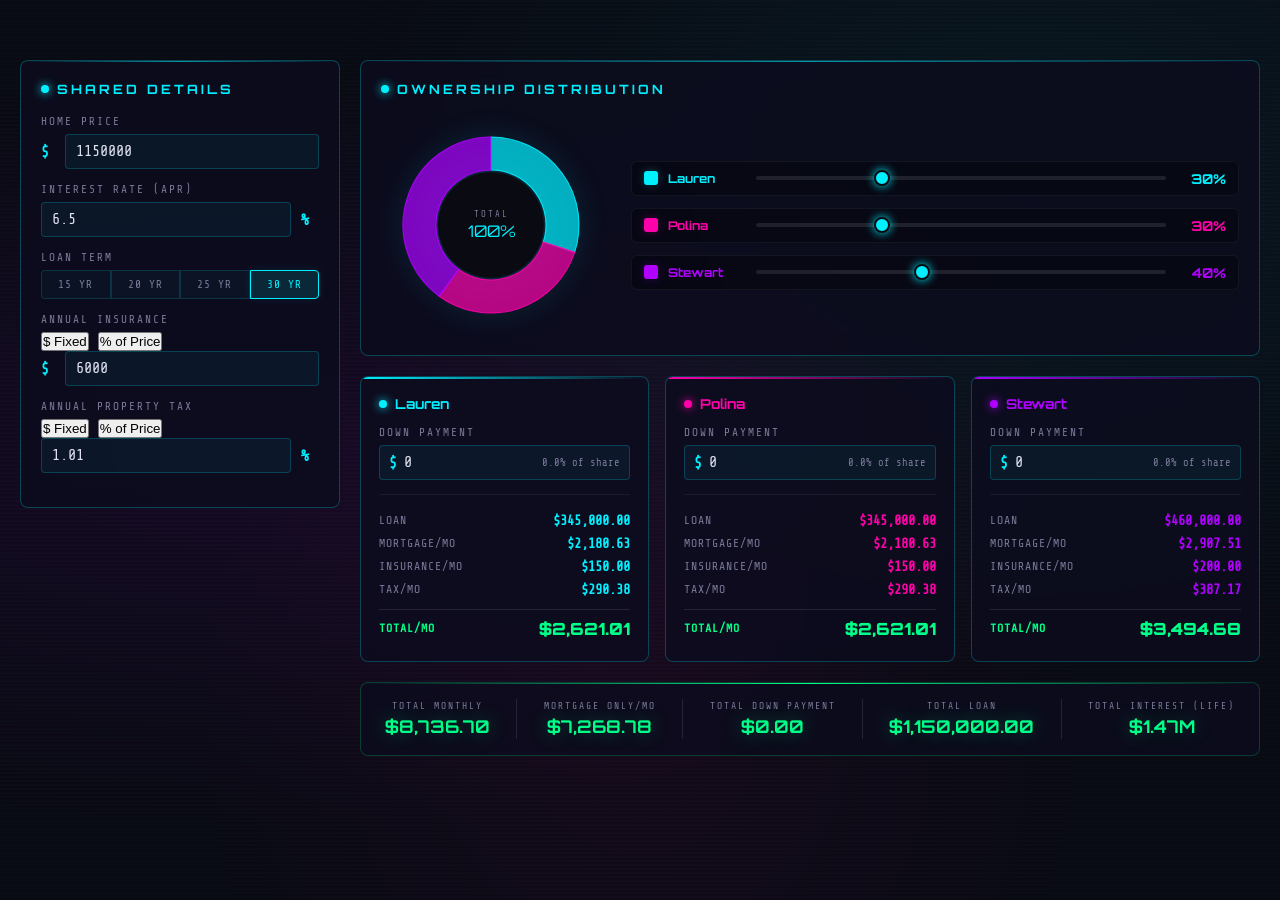
==== mortgage/index.html @ 013e1654 "Initial mortgage calculator page" ====
<!DOCTYPE html>
<html lang="en">
<head>
<meta charset="UTF-8">
<meta name="viewport" content="width=device-width, initial-scale=1.0">
<title>Mortgage Calculator // Cyberpunk Edition</title>
<style>
  @import url('https://fonts.googleapis.com/css2?family=Orbitron:wght@400;700;900&family=Share+Tech+Mono&display=swap');

  :root {
    --cyan: #00f0ff;
    --magenta: #ff00aa;
    --purple: #b000ff;
    --yellow: #ffe600;
    --green: #00ff88;
    --dark-bg: #0a0a12;
    --panel-bg: rgba(12, 12, 30, 0.85);
    --panel-border: rgba(0, 240, 255, 0.25);
    --text-dim: #7a7a9a;
    --text-bright: #e0e0f0;
  }

  * { margin: 0; padding: 0; box-sizing: border-box; }

  body {
    background: var(--dark-bg);
    color: var(--text-bright);
    font-family: 'Share Tech Mono', monospace;
    min-height: 100vh;
    overflow-x: hidden;
    position: relative;
  }

  body::before {
    content: '';
    position: fixed;
    top: 0; left: 0; right: 0; bottom: 0;
    background:
      repeating-linear-gradient(0deg, transparent, transparent 2px, rgba(0,240,255,0.015) 2px, rgba(0,240,255,0.015) 4px),
      radial-gradient(ellipse at 20% 50%, rgba(176,0,255,0.08) 0%, transparent 60%),
      radial-gradient(ellipse at 80% 20%, rgba(0,240,255,0.06) 0%, transparent 50%),
      radial-gradient(ellipse at 50% 80%, rgba(255,0,170,0.05) 0%, transparent 50%);
    pointer-events: none;
    z-index: 0;
  }

  .app-container {
    position: relative;
    z-index: 1;
    max-width: 1400px;
    margin: 0 auto;
    padding: 20px;
  }

  header {
    text-align: center;
    padding: 20px 0 10px;
    position: relative;
  }

  header h1 {
    font-family: 'Orbitron', sans-serif;
    font-size: 2.2rem;
    font-weight: 900;
    background: linear-gradient(90deg, var(--cyan), var(--magenta), var(--purple));
    -webkit-background-clip: text;
    -webkit-text-fill-color: transparent;
    background-clip: text;
    text-transform: uppercase;
    letter-spacing: 4px;
    text-shadow: 0 0 40px rgba(0,240,255,0.3);
    filter: drop-shadow(0 0 20px rgba(0,240,255,0.2));
  }

  .main-grid {
    display: grid;
    grid-template-columns: 320px 1fr;
    gap: 20px;
    margin-top: 10px;
  }

  .panel {
    background: var(--panel-bg);
    border: 1px solid var(--panel-border);
    border-radius: 8px;
    padding: 20px;
    backdrop-filter: blur(10px);
    position: relative;
    overflow: hidden;
  }

  .panel::before {
    content: '';
    position: absolute;
    top: 0; left: 0; right: 0;
    height: 1px;
    background: linear-gradient(90deg, transparent, var(--cyan), transparent);
    opacity: 0.6;
  }

  .panel-title {
    font-family: 'Orbitron', sans-serif;
    font-size: 0.8rem;
    font-weight: 700;
    color: var(--cyan);
    text-transform: uppercase;
    letter-spacing: 3px;
    margin-bottom: 18px;
    display: flex;
    align-items: center;
    gap: 8px;
  }

  .panel-title .icon {
    width: 8px;
    height: 8px;
    background: var(--cyan);
    border-radius: 50%;
    box-shadow: 0 0 10px var(--cyan);
    animation: pulse 2s ease-in-out infinite;
  }

  @keyframes pulse {
    0%, 100% { opacity: 1; }
    50% { opacity: 0.4; }
  }

  .input-group {
    margin-bottom: 14px;
  }

  .input-group label {
    display: block;
    font-size: 0.7rem;
    color: var(--text-dim);
    text-transform: uppercase;
    letter-spacing: 2px;
    margin-bottom: 6px;
  }

  .input-row {
    display: flex;
    align-items: center;
    gap: 6px;
  }

  .input-row .prefix {
    color: var(--cyan);
    font-size: 0.9rem;
    font-weight: bold;
    min-width: 18px;
  }

  input[type="number"], select {
    background: rgba(0, 240, 255, 0.05);
    border: 1px solid rgba(0, 240, 255, 0.2);
    border-radius: 4px;
    color: var(--text-bright);
    font-family: 'Share Tech Mono', monospace;
    font-size: 0.95rem;
    padding: 8px 10px;
    width: 100%;
    outline: none;
    transition: all 0.3s ease;
    -moz-appearance: textfield;
  }

  input[type="number"]::-webkit-outer-spin-button,
  input[type="number"]::-webkit-inner-spin-button {
    -webkit-appearance: none;
    margin: 0;
  }

  input[type="number"]:focus, select:focus {
    border-color: var(--cyan);
    box-shadow: 0 0 15px rgba(0,240,255,0.15), inset 0 0 15px rgba(0,240,255,0.05);
  }

  select {
    cursor: pointer;
    appearance: none;
    background-image: url("data:image/svg+xml,%3Csvg xmlns='http://www.w3.org/2000/svg' width='12' height='12' viewBox='0 0 12 12'%3E%3Cpath fill='%2300f0ff' d='M6 8L1 3h10z'/%3E%3C/svg%3E");
    background-repeat: no-repeat;
    background-position: right 10px center;
    padding-right: 28px;
  }

  select option {
    background: #1a1a2e;
    color: var(--text-bright);
  }

  .toggle-group {
    display: flex;
    gap: 0;
    margin-bottom: 10px;
  }

  .toggle-btn {
    flex: 1;
    padding: 6px 8px;
    font-family: 'Share Tech Mono', monospace;
    font-size: 0.65rem;
    text-transform: uppercase;
    letter-spacing: 1px;
    background: rgba(0,240,255,0.03);
    border: 1px solid rgba(0,240,255,0.15);
    color: var(--text-dim);
    cursor: pointer;
    transition: all 0.3s;
    text-align: center;
  }

  .toggle-btn:first-child { border-radius: 4px 0 0 4px; }
  .toggle-btn:last-child { border-radius: 0 4px 4px 0; }

  .toggle-btn.active {
    background: rgba(0,240,255,0.12);
    border-color: var(--cyan);
    color: var(--cyan);
    box-shadow: 0 0 10px rgba(0,240,255,0.1);
  }

  .right-column {
    display: flex;
    flex-direction: column;
    gap: 20px;
  }

  .pie-section {
    display: flex;
    align-items: center;
    gap: 30px;
  }

  .pie-container {
    position: relative;
    width: 220px;
    height: 220px;
    flex-shrink: 0;
  }

  .pie-container svg {
    width: 100%;
    height: 100%;
    filter: drop-shadow(0 0 15px rgba(0,240,255,0.15));
  }

  .pie-center-text {
    position: absolute;
    top: 50%;
    left: 50%;
    transform: translate(-50%, -50%);
    text-align: center;
    pointer-events: none;
  }

  .pie-center-text .label {
    font-size: 0.55rem;
    color: var(--text-dim);
    text-transform: uppercase;
    letter-spacing: 2px;
  }

  .pie-center-text .value {
    font-family: 'Orbitron', sans-serif;
    font-size: 1rem;
    color: var(--cyan);
    margin-top: 2px;
  }

  .ownership-legend {
    display: flex;
    flex-direction: column;
    gap: 12px;
    flex: 1;
  }

  .legend-item {
    display: flex;
    align-items: center;
    gap: 10px;
    padding: 8px 12px;
    background: rgba(0,0,0,0.3);
    border-radius: 6px;
    border: 1px solid rgba(255,255,255,0.05);
    cursor: pointer;
    transition: all 0.3s;
    user-select: none;
  }

  .legend-item:hover {
    border-color: rgba(255,255,255,0.15);
    background: rgba(0,0,0,0.5);
  }

  .legend-item.active {
    border-color: var(--cyan);
    box-shadow: 0 0 15px rgba(0,240,255,0.1);
  }

  .legend-color {
    width: 14px;
    height: 14px;
    border-radius: 3px;
    flex-shrink: 0;
  }

  .legend-name {
    font-family: 'Orbitron', sans-serif;
    font-size: 0.75rem;
    font-weight: 700;
    min-width: 70px;
  }

  .legend-slider {
    flex: 1;
    -webkit-appearance: none;
    appearance: none;
    height: 4px;
    border-radius: 2px;
    background: rgba(255,255,255,0.1);
    outline: none;
    margin: 0 8px;
  }

  .legend-slider::-webkit-slider-thumb {
    -webkit-appearance: none;
    appearance: none;
    width: 16px;
    height: 16px;
    border-radius: 50%;
    background: var(--cyan);
    cursor: pointer;
    box-shadow: 0 0 10px var(--cyan);
    border: 2px solid var(--dark-bg);
  }

  .legend-slider::-moz-range-thumb {
    width: 16px;
    height: 16px;
    border-radius: 50%;
    background: var(--cyan);
    cursor: pointer;
    box-shadow: 0 0 10px var(--cyan);
    border: 2px solid var(--dark-bg);
  }

  .legend-pct {
    font-family: 'Orbitron', sans-serif;
    font-size: 0.85rem;
    font-weight: 700;
    min-width: 42px;
    text-align: right;
  }

  .participants-grid {
    display: grid;
    grid-template-columns: repeat(3, 1fr);
    gap: 16px;
  }

  .participant-card {
    background: var(--panel-bg);
    border: 1px solid var(--panel-border);
    border-radius: 8px;
    padding: 18px;
    position: relative;
    overflow: hidden;
    backdrop-filter: blur(10px);
  }

  .participant-card::before {
    content: '';
    position: absolute;
    top: 0; left: 0; right: 0;
    height: 2px;
  }

  .participant-card.lauren::before { background: linear-gradient(90deg, var(--cyan), transparent); }
  .participant-card.polina::before { background: linear-gradient(90deg, var(--magenta), transparent); }
  .participant-card.stewart::before { background: linear-gradient(90deg, var(--purple), transparent); }

  .participant-name {
    font-family: 'Orbitron', sans-serif;
    font-size: 0.85rem;
    font-weight: 700;
    margin-bottom: 14px;
    display: flex;
    align-items: center;
    gap: 8px;
  }

  .participant-card.lauren .participant-name { color: var(--cyan); }
  .participant-card.polina .participant-name { color: var(--magenta); }
  .participant-card.stewart .participant-name { color: var(--purple); }

  .participant-card .input-group { margin-bottom: 12px; }

  .participant-card .result-block {
    margin-top: 14px;
    padding-top: 14px;
    border-top: 1px solid rgba(255,255,255,0.06);
  }

  .result-row {
    display: flex;
    justify-content: space-between;
    align-items: center;
    padding: 4px 0;
    font-size: 0.72rem;
  }

  .result-row .rlabel {
    color: var(--text-dim);
    text-transform: uppercase;
    letter-spacing: 1px;
  }

  .result-row .rvalue {
    font-weight: bold;
    font-size: 0.85rem;
  }

  .participant-card.lauren .rvalue { color: var(--cyan); }
  .participant-card.polina .rvalue { color: var(--magenta); }
  .participant-card.stewart .rvalue { color: var(--purple); }

  .result-row.total-row {
    margin-top: 8px;
    padding-top: 8px;
    border-top: 1px solid rgba(255,255,255,0.1);
  }

  .result-row.total-row .rlabel {
    color: var(--green);
    font-weight: bold;
  }

  .result-row.total-row .rvalue {
    color: var(--green) !important;
    font-family: 'Orbitron', sans-serif;
    font-size: 1.05rem;
    font-weight: 900;
  }

  .summary-bar {
    background: var(--panel-bg);
    border: 1px solid rgba(0,255,136,0.2);
    border-radius: 8px;
    padding: 16px 24px;
    display: flex;
    justify-content: space-between;
    align-items: center;
    backdrop-filter: blur(10px);
    position: relative;
    overflow: hidden;
  }

  .summary-bar::before {
    content: '';
    position: absolute;
    top: 0; left: 0; right: 0;
    height: 1px;
    background: linear-gradient(90deg, transparent, var(--green), transparent);
  }

  .summary-item {
    text-align: center;
  }

  .summary-item .slabel {
    font-size: 0.6rem;
    color: var(--text-dim);
    text-transform: uppercase;
    letter-spacing: 2px;
    margin-bottom: 4px;
  }

  .summary-item .svalue {
    font-family: 'Orbitron', sans-serif;
    font-size: 1.1rem;
    font-weight: 700;
    color: var(--green);
    text-shadow: 0 0 20px rgba(0,255,136,0.3);
  }

  .summary-divider {
    width: 1px;
    height: 40px;
    background: rgba(255,255,255,0.1);
  }

  .term-select {
    display: flex;
    gap: 0;
    margin-bottom: 14px;
  }

  .term-btn {
    flex: 1;
    padding: 7px 6px;
    font-family: 'Share Tech Mono', monospace;
    font-size: 0.7rem;
    text-transform: uppercase;
    letter-spacing: 1px;
    background: rgba(0,240,255,0.03);
    border: 1px solid rgba(0,240,255,0.15);
    color: var(--text-dim);
    cursor: pointer;
    transition: all 0.3s;
    text-align: center;
  }

  .term-btn:first-child { border-radius: 4px 0 0 4px; }
  .term-btn:last-child { border-radius: 0 4px 4px 0; }

  .term-btn.active {
    background: rgba(0,240,255,0.12);
    border-color: var(--cyan);
    color: var(--cyan);
    box-shadow: 0 0 10px rgba(0,240,255,0.1);
  }

  .downpayment-input-wrap {
    position: relative;
  }

  .downpayment-input-wrap .prefix {
    position: absolute;
    left: 10px;
    top: 50%;
    transform: translateY(-50%);
    color: var(--cyan);
    font-size: 0.9rem;
    font-weight: bold;
    pointer-events: none;
  }

  .downpayment-input-wrap input {
    padding-left: 24px;
  }

  .downpayment-input-wrap .pct-display {
    position: absolute;
    right: 10px;
    top: 50%;
    transform: translateY(-50%);
    font-size: 0.65rem;
    color: var(--text-dim);
    pointer-events: none;
  }

  @media (max-width: 900px) {
    .main-grid {
      grid-template-columns: 1fr;
    }
    .participants-grid {
      grid-template-columns: 1fr;
    }
    .pie-section {
      flex-direction: column;
    }
    .summary-bar {
      flex-wrap: wrap;
      gap: 12px;
      justify-content: center;
    }
    .summary-divider { display: none; }
  }

  ::-webkit-scrollbar { width: 6px; }
  ::-webkit-scrollbar-track { background: var(--dark-bg); }
  ::-webkit-scrollbar-thumb { background: rgba(0,240,255,0.2); border-radius: 3px; }
  ::-webkit-scrollbar-thumb:hover { background: rgba(0,240,255,0.4); }
</style>
</head>
<body>

<div class="app-container">
  <header>

  </header>
  <div class="main-grid">
    <div class="left-column">
      <div class="panel">
        <div class="panel-title"><span class="icon"></span> Shared Details</div>

        <div class="input-group">
          <label>Home Price</label>
          <div class="input-row">
            <span class="prefix">$</span>
            <input type="number" id="homePrice" value="1150000" min="0" step="1000">
          </div>
        </div>

        <div class="input-group">
          <label>Interest Rate (APR)</label>
          <div class="input-row">
            <input type="number" id="interestRate" value="6.5" min="0" max="30" step="0.125">
            <span class="prefix" style="margin-left:4px;">%</span>
          </div>
        </div>

        <div class="input-group">
          <label>Loan Term</label>
          <div class="term-select">
            <button class="term-btn" data-years="15">15 yr</button>
            <button class="term-btn" data-years="20">20 yr</button>
            <button class="term-btn" data-years="25">25 yr</button>
            <button class="term-btn active" data-years="30">30 yr</button>
          </div>
        </div>

        <div class="input-group">
          <label>Annual Insurance</label>
          <div class="annual-toggle-wrap">
            <div class="small-toggle" id="insuranceToggle">
              <button class="active" data-mode="fixed">$ Fixed</button>
              <button data-mode="pct">% of Price</button>
            </div>
          </div>
          <div class="input-row">
            <span class="prefix">$</span>
            <input type="number" id="insuranceAmount" value="6000" min="0" step="100">
          </div>
        </div>

        <div class="input-group">
          <label>Annual Property Tax</label>
          <div class="annual-toggle-wrap">
            <div class="small-toggle" id="taxToggle">
              <button data-mode="fixed">$ Fixed</button>
              <button class="active" data-mode="pct">% of Price</button>
            </div>
          </div>
          <div class="input-row" id="taxFixedRow" style="display:none;">
            <span class="prefix">$</span>
            <input type="number" id="taxFixedAmount" value="0" min="0" step="100">
          </div>
          <div class="input-row" id="taxPctRow">
            <input type="number" id="taxPct" value="1.01" min="0" max="10" step="0.01">
            <span class="prefix" style="margin-left:4px;">%</span>
          </div>
        </div>
      </div>
    </div>

    <div class="right-column">
      <div class="panel">
        <div class="panel-title"><span class="icon"></span> Ownership Distribution</div>
        <div class="pie-section">
          <div class="pie-container">
            <svg id="pieChart" viewBox="0 0 200 200"></svg>
            <div class="pie-center-text">
              <div class="label">Total</div>
              <div class="value">100%</div>
            </div>
          </div>
          <div class="ownership-legend" id="ownershipLegend"></div>
        </div>
      </div>

      <div class="participants-grid" id="participantsGrid"></div>

      <div class="summary-bar" id="summaryBar"></div>
    </div>
  </div>
</div>

<script>
const PARTICIPANTS = [
  { id: 'lauren', name: 'Lauren', color: '#00f0ff', colorRGB: '0,240,255' },
  { id: 'polina', name: 'Polina', color: '#ff00aa', colorRGB: '255,0,170' },
  { id: 'stewart', name: 'Stewart', color: '#b000ff', colorRGB: '176,0,255' }
];

let state = {
  homePrice: 1150000,
  interestRate: 6.5,
  loanYears: 30,
  insuranceMode: 'fixed',
  insuranceAmount: 6000,
  taxMode: 'pct',
  taxPct: 1.01,
  taxFixedAmount: 0,
  ownership: [30, 30, 40],
  downpayments: [0, 0, 0]
};

function parseNum(str) {
  return parseFloat((str || '').replace(/,/g, '')) || 0;
}

function formatCurrency(n) {
  return '$' + Math.abs(n).toLocaleString('en-US', { minimumFractionDigits: 2, maximumFractionDigits: 2 });
}

function formatCurrencyShort(n) {
  n = Math.abs(n);
  if (n >= 1000000) return '$' + (n / 1000000).toFixed(2) + 'M';
  if (n >= 1000) return '$' + (n / 1000).toFixed(1) + 'K';
  return '$' + n.toFixed(2);
}

function formatInput(el) {
  let raw = el.value.replace(/[^0-9.]/g, '');
  if (raw === '' || raw === '.') { el.value = ''; return; }
  let parts = raw.split('.');
  parts[0] = parts[0].replace(/\B(?=(\d{3})+(?!\d))/g, ',');
  el.value = parts.join('.');
}

function pmt(rate, nper, pv) {
  if (rate === 0) return -pv / nper;
  const r = rate;
  return -pv * r * Math.pow(1 + r, nper) / (Math.pow(1 + r, nper) - 1);
}

function calculate() {
  const hp = state.homePrice;
  const annualRate = state.interestRate / 100;
  const monthlyRate = annualRate / 12;
  const nper = state.loanYears * 12;

  let annualInsurance;
  if (state.insuranceMode === 'fixed') {
    annualInsurance = state.insuranceAmount;
  } else {
    annualInsurance = hp * (state.insuranceAmount / 100);
  }

  let annualTax;
  if (state.taxMode === 'fixed') {
    annualTax = state.taxFixedAmount;
  } else {
    annualTax = hp * (state.taxPct / 100);
  }

  const monthlyInsurance = annualInsurance / 12;
  const monthlyTax = annualTax / 12;

  const results = PARTICIPANTS.map((p, i) => {
    const ownershipPct = state.ownership[i] / 100;
    const downpayment = state.downpayments[i];
    const shareOfPrice = hp * ownershipPct;
    const loanAmount = shareOfPrice - downpayment;
    const monthlyMortgage = loanAmount > 0 ? Math.abs(pmt(monthlyRate, nper, loanAmount)) : 0;
    const monthlyIns = monthlyInsurance * ownershipPct;
    const monthlyTx = monthlyTax * ownershipPct;
    const totalMonthly = monthlyMortgage + monthlyIns + monthlyTx;

    return {
      ...p,
      ownershipPct,
      downpayment,
      shareOfPrice,
      loanAmount,
      monthlyMortgage,
      monthlyIns,
      monthlyTx,
      totalMonthly
    };
  });

  const totalMonthly = results.reduce((s, r) => s + r.totalMonthly, 0);
  const totalDownpayment = results.reduce((s, r) => s + r.downpayment, 0);
  const totalLoan = hp - totalDownpayment;
  const totalMortgageOnly = totalLoan > 0 ? Math.abs(pmt(monthlyRate, nper, totalLoan)) : 0;

  return { results, totalMonthly, totalDownpayment, totalLoan, totalMortgageOnly, monthlyInsurance, monthlyTax, annualInsurance, annualTax };
}

function drawPieChart() {
  const svg = document.getElementById('pieChart');
  const cx = 100, cy = 100, r = 80, innerR = 50;
  const ownership = state.ownership;
  let html = '';

  let startAngle = -90;
  for (let i = 0; i < 3; i++) {
    const pct = ownership[i] / 100;
    const sweepAngle = pct * 360;
    const endAngle = startAngle + sweepAngle;

    const startRad = (startAngle * Math.PI) / 180;
    const endRad = (endAngle * Math.PI) / 180;

    const x1 = cx + r * Math.cos(startRad);
    const y1 = cy + r * Math.sin(startRad);
    const x2 = cx + r * Math.cos(endRad);
    const y2 = cy + r * Math.sin(endRad);

    const ix1 = cx + innerR * Math.cos(startRad);
    const iy1 = cy + innerR * Math.sin(startRad);
    const ix2 = cx + innerR * Math.cos(endRad);
    const iy2 = cy + innerR * Math.sin(endRad);

    const largeArc = sweepAngle > 180 ? 1 : 0;

    const d = `M ${ix1} ${iy1} L ${x1} ${y1} A ${r} ${r} 0 ${largeArc} 1 ${x2} ${y2} L ${ix2} ${iy2} A ${innerR} ${innerR} 0 ${largeArc} 0 ${ix1} ${iy1} Z`;

    const color = PARTICIPANTS[i].color;
    html += `<path d="${d}" fill="${color}" fill-opacity="0.7" stroke="${color}" stroke-width="1" stroke-opacity="0.9" class="pie-segment" data-index="${i}" style="cursor:pointer;transition: fill-opacity 0.3s;" onmouseenter="this.style.fillOpacity='0.95'" onmouseleave="this.style.fillOpacity='0.7'"/>`;

    startAngle = endAngle;
  }

  html += `<circle cx="${cx}" cy="${cy}" r="${innerR - 2}" fill="#0a0a12" />`;
  svg.innerHTML = html;
}

function buildParticipantCards() {
  const grid = document.getElementById('participantsGrid');
  grid.innerHTML = '';

  PARTICIPANTS.forEach((p, i) => {
    const card = document.createElement('div');
    card.className = `participant-card ${p.id}`;
    card.innerHTML = `
      <div class="participant-name">
        <span style="width:8px;height:8px;border-radius:50%;background:${p.color};box-shadow:0 0 10px ${p.color};display:inline-block;"></span>
        ${p.name}
      </div>
      <div class="input-group">
        <label>Down Payment</label>
        <div class="downpayment-input-wrap">
          <span class="prefix">$</span>
          <input type="number" class="downpayment-input" data-index="${i}" value="${state.downpayments[i]}" min="0" step="1000">
          <span class="pct-display" id="dp-pct-${i}">0%</span>
        </div>
      </div>
      <div class="result-block" id="results-${p.id}"></div>
    `;
    grid.appendChild(card);
  });

  document.querySelectorAll('.downpayment-input').forEach(input => {
    input.addEventListener('input', (e) => {
      const idx = parseInt(e.target.dataset.index);
      state.downpayments[idx] = parseNum(e.target.value);
      updateResults();
    });
  });
}

function updateResults() {
  const calc = calculate();

  calc.results.forEach((r, i) => {
    const block = document.getElementById(`results-${r.id}`);
    const dpPctEl = document.getElementById(`dp-pct-${i}`);
    const dpPctOfShare = r.shareOfPrice > 0 ? ((r.downpayment / r.shareOfPrice) * 100).toFixed(1) : '0';
    dpPctEl.textContent = `${dpPctOfShare}% of share`;

    block.innerHTML = `
      <div class="result-row">
        <span class="rlabel">Loan</span>
        <span class="rvalue">${formatCurrency(r.loanAmount)}</span>
      </div>
      <div class="result-row">
        <span class="rlabel">Mortgage/mo</span>
        <span class="rvalue">${formatCurrency(r.monthlyMortgage)}</span>
      </div>
      <div class="result-row">
        <span class="rlabel">Insurance/mo</span>
        <span class="rvalue">${formatCurrency(r.monthlyIns)}</span>
      </div>
      <div class="result-row">
        <span class="rlabel">Tax/mo</span>
        <span class="rvalue">${formatCurrency(r.monthlyTx)}</span>
      </div>
      <div class="result-row total-row">
        <span class="rlabel">Total/mo</span>
        <span class="rvalue">${formatCurrency(r.totalMonthly)}</span>
      </div>
    `;
  });

  const summaryBar = document.getElementById('summaryBar');
  summaryBar.innerHTML = `
    <div class="summary-item">
      <div class="slabel">Total Monthly</div>
      <div class="svalue">${formatCurrency(calc.totalMonthly)}</div>
    </div>
    <div class="summary-divider"></div>
    <div class="summary-item">
      <div class="slabel">Mortgage Only/mo</div>
      <div class="svalue">${formatCurrency(calc.totalMortgageOnly)}</div>
    </div>
    <div class="summary-divider"></div>
    <div class="summary-item">
      <div class="slabel">Total Down Payment</div>
      <div class="svalue">${formatCurrency(calc.totalDownpayment)}</div>
    </div>
    <div class="summary-divider"></div>
    <div class="summary-item">
      <div class="slabel">Total Loan</div>
      <div class="svalue">${formatCurrency(calc.totalLoan)}</div>
    </div>
    <div class="summary-divider"></div>
    <div class="summary-item">
      <div class="slabel">Total Interest (Life)</div>
      <div class="svalue">${formatCurrencyShort(calc.totalMortgageOnly * state.loanYears * 12 - calc.totalLoan)}</div>
    </div>
  `;
}

function buildOwnershipLegend() {
  const container = document.getElementById('ownershipLegend');
  if (container.children.length > 0) return;

  PARTICIPANTS.forEach((p, i) => {
    const item = document.createElement('div');
    item.className = 'legend-item';
    item.innerHTML = `
      <div class="legend-color" style="background:${p.color};box-shadow:0 0 8px ${p.color}40;"></div>
      <div class="legend-name" style="color:${p.color}">${p.name}</div>
      <input type="range" class="legend-slider" min="0" max="100" value="${state.ownership[i]}">
      <div class="legend-pct" style="color:${p.color}">${state.ownership[i]}%</div>
    `;
    container.appendChild(item);
  });
}

function updateAll() {
  drawPieChart();
  buildOwnershipLegend();
  updateResults();
}

// Shared detail inputs
document.getElementById('homePrice').addEventListener('input', (e) => {
  state.homePrice = parseNum(e.target.value);
  updateResults();
});

document.getElementById('interestRate').addEventListener('input', (e) => {
  state.interestRate = parseNum(e.target.value);
  updateResults();
});

document.querySelectorAll('.term-btn').forEach(btn => {
  btn.addEventListener('click', () => {
    document.querySelectorAll('.term-btn').forEach(b => b.classList.remove('active'));
    btn.classList.add('active');
    state.loanYears = parseInt(btn.dataset.years);
    updateResults();
  });
});

document.getElementById('insuranceToggle').querySelectorAll('button').forEach(btn => {
  btn.addEventListener('click', () => {
    document.getElementById('insuranceToggle').querySelectorAll('button').forEach(b => b.classList.remove('active'));
    btn.classList.add('active');
    state.insuranceMode = btn.dataset.mode;
    updateResults();
  });
});

document.getElementById('insuranceAmount').addEventListener('input', (e) => {
  state.insuranceAmount = parseNum(e.target.value);
  updateResults();
});

document.getElementById('taxToggle').querySelectorAll('button').forEach(btn => {
  btn.addEventListener('click', () => {
    document.getElementById('taxToggle').querySelectorAll('button').forEach(b => b.classList.remove('active'));
    btn.classList.add('active');
    state.taxMode = btn.dataset.mode;
    document.getElementById('taxFixedRow').style.display = state.taxMode === 'fixed' ? 'flex' : 'none';
    document.getElementById('taxPctRow').style.display = state.taxMode === 'pct' ? 'flex' : 'none';
    updateResults();
  });
});

document.getElementById('taxPct').addEventListener('input', (e) => {
  state.taxPct = parseNum(e.target.value);
  updateResults();
});

document.getElementById('taxFixedAmount').addEventListener('input', (e) => {
  state.taxFixedAmount = parseNum(e.target.value);
  updateResults();
});

// Initialize input behavior
document.querySelectorAll('input[type="number"]').forEach(input => {
  input.addEventListener('focus', () => {
    formatInput(input);
    input.select();
  });
  input.addEventListener('blur', () => formatInput(input));
});

buildParticipantCards();
updateAll();
</script>

</body>
</html>
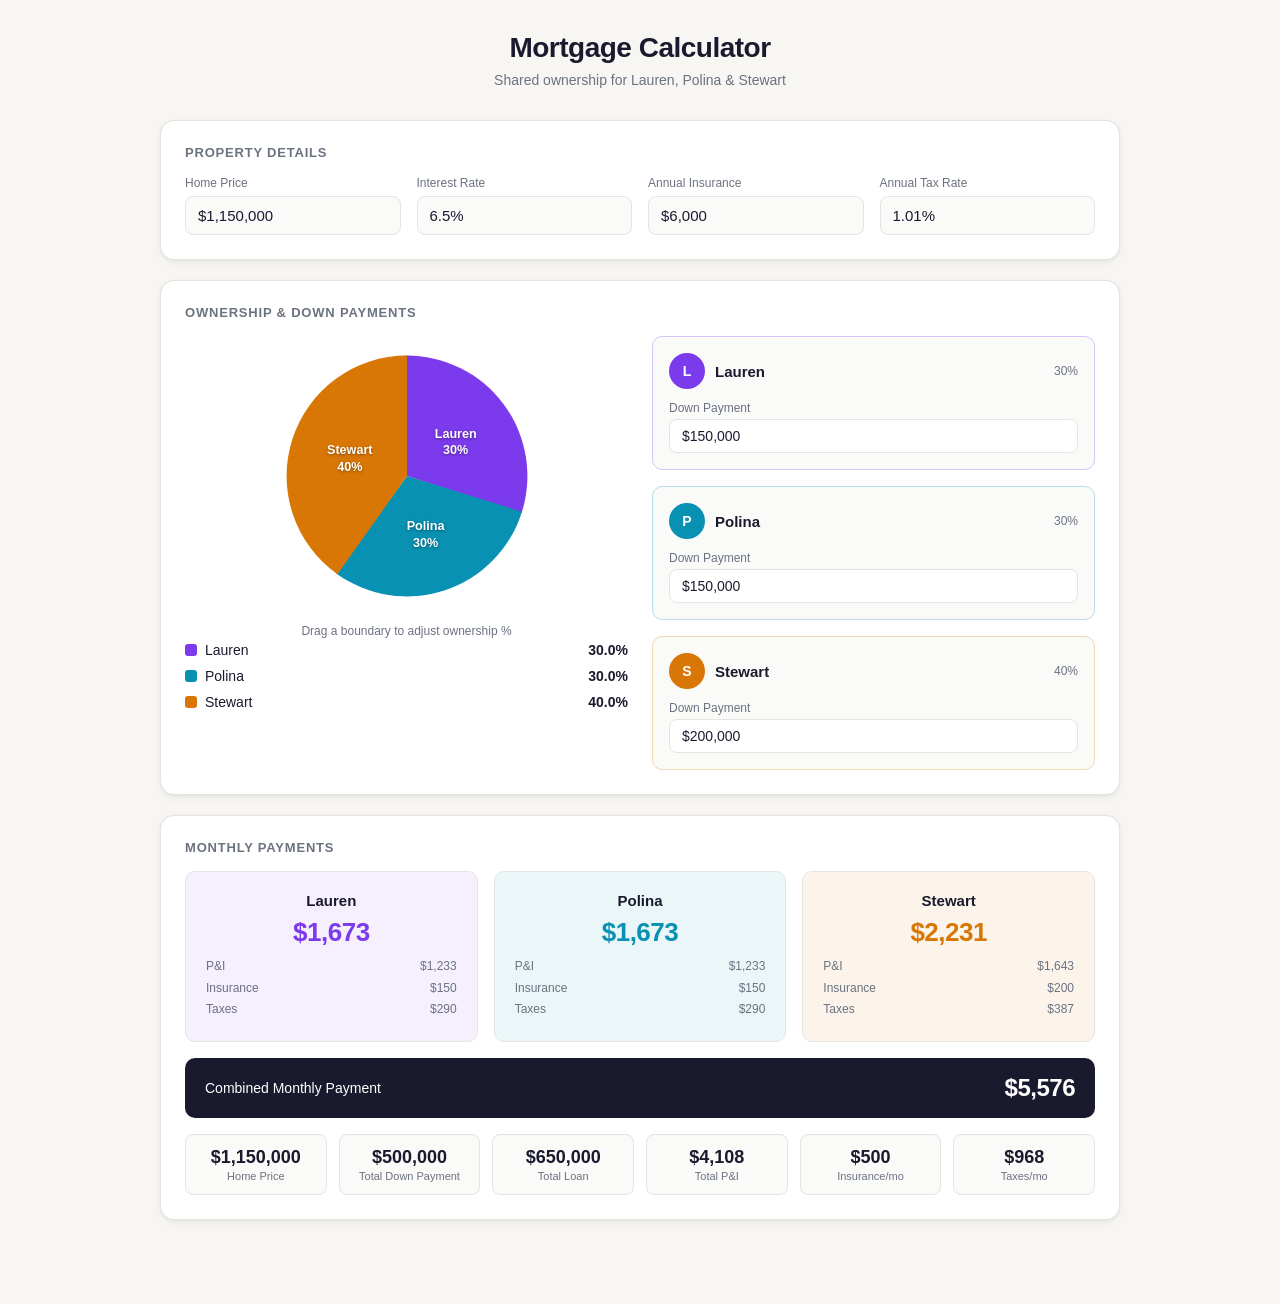
==== commit 9d9e33e5: "Working mortgage calculator" ====
--- a/mortgage/index.html
+++ b/mortgage/index.html
@@ -3,999 +3,659 @@
 <head>
 <meta charset="UTF-8">
 <meta name="viewport" content="width=device-width, initial-scale=1.0">
-<title>Mortgage Calculator // Cyberpunk Edition</title>
+<title>Mortgage Calculator</title>
 <style>
-  @import url('https://fonts.googleapis.com/css2?family=Orbitron:wght@400;700;900&family=Share+Tech+Mono&display=swap');
-
   :root {
-    --cyan: #00f0ff;
-    --magenta: #ff00aa;
-    --purple: #b000ff;
-    --yellow: #ffe600;
-    --green: #00ff88;
-    --dark-bg: #0a0a12;
-    --panel-bg: rgba(12, 12, 30, 0.85);
-    --panel-border: rgba(0, 240, 255, 0.25);
-    --text-dim: #7a7a9a;
-    --text-bright: #e0e0f0;
-  }
-
+    --bg: #f7f6f3;
+    --card: #ffffff;
+    --text: #1a1a2e;
+    --muted: #6b7280;
+    --border: #e5e4e0;
+    --accent: #4f46e5;
+    --lauren: #7c3aed;
+    --polina: #0891b2;
+    --stewart: #d97706;
+    --radius: 14px;
+    --shadow: 0 1px 3px rgba(0,0,0,.06), 0 4px 12px rgba(0,0,0,.04);
+  }
   * { margin: 0; padding: 0; box-sizing: border-box; }
-
   body {
-    background: var(--dark-bg);
-    color: var(--text-bright);
-    font-family: 'Share Tech Mono', monospace;
+    font-family: -apple-system, BlinkMacSystemFont, 'Segoe UI', Roboto, sans-serif;
+    background: var(--bg);
+    color: var(--text);
     min-height: 100vh;
-    overflow-x: hidden;
+    padding: 32px 16px 64px;
+  }
+  .container { max-width: 960px; margin: 0 auto; }
+
+  h1 {
+    font-size: 28px; font-weight: 700; text-align: center;
+    margin-bottom: 8px; letter-spacing: -0.5px;
+  }
+  .subtitle {
+    text-align: center; color: var(--muted); font-size: 14px;
+    margin-bottom: 32px;
+  }
+
+  .card {
+    background: var(--card); border-radius: var(--radius);
+    box-shadow: var(--shadow); padding: 24px; margin-bottom: 20px;
+    border: 1px solid var(--border);
+  }
+  .card-title {
+    font-size: 13px; font-weight: 600; text-transform: uppercase;
+    letter-spacing: 0.8px; color: var(--muted); margin-bottom: 16px;
+  }
+
+  /* Shared Grid */
+  .shared-grid {
+    display: grid;
+    grid-template-columns: repeat(auto-fit, minmax(180px, 1fr));
+    gap: 16px;
+  }
+  .field label {
+    display: block; font-size: 12px; font-weight: 500;
+    color: var(--muted); margin-bottom: 6px;
+  }
+  .field input {
+    width: 100%; padding: 10px 12px; border: 1.5px solid var(--border);
+    border-radius: 8px; font-size: 15px; font-family: inherit;
+    color: var(--text); background: #fafaf9;
+    transition: border-color .15s, box-shadow .15s;
+    outline: none;
+  }
+  .field input:focus {
+    border-color: var(--accent);
+    box-shadow: 0 0 0 3px rgba(79,70,229,.1);
+    background: #fff;
+  }
+  .field .suffix {
     position: relative;
   }
-
-  body::before {
-    content: '';
-    position: fixed;
-    top: 0; left: 0; right: 0; bottom: 0;
-    background:
-      repeating-linear-gradient(0deg, transparent, transparent 2px, rgba(0,240,255,0.015) 2px, rgba(0,240,255,0.015) 4px),
-      radial-gradient(ellipse at 20% 50%, rgba(176,0,255,0.08) 0%, transparent 60%),
-      radial-gradient(ellipse at 80% 20%, rgba(0,240,255,0.06) 0%, transparent 50%),
-      radial-gradient(ellipse at 50% 80%, rgba(255,0,170,0.05) 0%, transparent 50%);
-    pointer-events: none;
-    z-index: 0;
-  }
-
-  .app-container {
-    position: relative;
-    z-index: 1;
-    max-width: 1400px;
-    margin: 0 auto;
-    padding: 20px;
-  }
-
-  header {
-    text-align: center;
-    padding: 20px 0 10px;
-    position: relative;
-  }
-
-  header h1 {
-    font-family: 'Orbitron', sans-serif;
-    font-size: 2.2rem;
-    font-weight: 900;
-    background: linear-gradient(90deg, var(--cyan), var(--magenta), var(--purple));
-    -webkit-background-clip: text;
-    -webkit-text-fill-color: transparent;
-    background-clip: text;
-    text-transform: uppercase;
-    letter-spacing: 4px;
-    text-shadow: 0 0 40px rgba(0,240,255,0.3);
-    filter: drop-shadow(0 0 20px rgba(0,240,255,0.2));
-  }
-
-  .main-grid {
+  .field .suffix input { padding-right: 32px; }
+  .field .suffix span {
+    position: absolute; right: 12px; top: 50%; transform: translateY(-50%);
+    color: var(--muted); font-size: 13px; pointer-events: none;
+  }
+
+  /* Pie Chart Section */
+  .chart-section {
     display: grid;
-    grid-template-columns: 320px 1fr;
-    gap: 20px;
-    margin-top: 10px;
-  }
-
-  .panel {
-    background: var(--panel-bg);
-    border: 1px solid var(--panel-border);
-    border-radius: 8px;
-    padding: 20px;
-    backdrop-filter: blur(10px);
-    position: relative;
-    overflow: hidden;
-  }
-
-  .panel::before {
-    content: '';
-    position: absolute;
-    top: 0; left: 0; right: 0;
-    height: 1px;
-    background: linear-gradient(90deg, transparent, var(--cyan), transparent);
-    opacity: 0.6;
-  }
-
-  .panel-title {
-    font-family: 'Orbitron', sans-serif;
-    font-size: 0.8rem;
-    font-weight: 700;
-    color: var(--cyan);
-    text-transform: uppercase;
-    letter-spacing: 3px;
-    margin-bottom: 18px;
-    display: flex;
-    align-items: center;
-    gap: 8px;
-  }
-
-  .panel-title .icon {
-    width: 8px;
-    height: 8px;
-    background: var(--cyan);
-    border-radius: 50%;
-    box-shadow: 0 0 10px var(--cyan);
-    animation: pulse 2s ease-in-out infinite;
-  }
-
-  @keyframes pulse {
-    0%, 100% { opacity: 1; }
-    50% { opacity: 0.4; }
-  }
-
-  .input-group {
-    margin-bottom: 14px;
-  }
-
-  .input-group label {
-    display: block;
-    font-size: 0.7rem;
-    color: var(--text-dim);
-    text-transform: uppercase;
-    letter-spacing: 2px;
-    margin-bottom: 6px;
-  }
-
-  .input-row {
-    display: flex;
-    align-items: center;
-    gap: 6px;
-  }
-
-  .input-row .prefix {
-    color: var(--cyan);
-    font-size: 0.9rem;
-    font-weight: bold;
-    min-width: 18px;
-  }
-
-  input[type="number"], select {
-    background: rgba(0, 240, 255, 0.05);
-    border: 1px solid rgba(0, 240, 255, 0.2);
-    border-radius: 4px;
-    color: var(--text-bright);
-    font-family: 'Share Tech Mono', monospace;
-    font-size: 0.95rem;
-    padding: 8px 10px;
-    width: 100%;
-    outline: none;
-    transition: all 0.3s ease;
-    -moz-appearance: textfield;
-  }
-
-  input[type="number"]::-webkit-outer-spin-button,
-  input[type="number"]::-webkit-inner-spin-button {
-    -webkit-appearance: none;
-    margin: 0;
-  }
-
-  input[type="number"]:focus, select:focus {
-    border-color: var(--cyan);
-    box-shadow: 0 0 15px rgba(0,240,255,0.15), inset 0 0 15px rgba(0,240,255,0.05);
-  }
-
-  select {
-    cursor: pointer;
-    appearance: none;
-    background-image: url("data:image/svg+xml,%3Csvg xmlns='http://www.w3.org/2000/svg' width='12' height='12' viewBox='0 0 12 12'%3E%3Cpath fill='%2300f0ff' d='M6 8L1 3h10z'/%3E%3C/svg%3E");
-    background-repeat: no-repeat;
-    background-position: right 10px center;
-    padding-right: 28px;
-  }
-
-  select option {
-    background: #1a1a2e;
-    color: var(--text-bright);
-  }
-
-  .toggle-group {
-    display: flex;
-    gap: 0;
-    margin-bottom: 10px;
-  }
-
-  .toggle-btn {
-    flex: 1;
-    padding: 6px 8px;
-    font-family: 'Share Tech Mono', monospace;
-    font-size: 0.65rem;
-    text-transform: uppercase;
-    letter-spacing: 1px;
-    background: rgba(0,240,255,0.03);
-    border: 1px solid rgba(0,240,255,0.15);
-    color: var(--text-dim);
-    cursor: pointer;
-    transition: all 0.3s;
-    text-align: center;
-  }
-
-  .toggle-btn:first-child { border-radius: 4px 0 0 4px; }
-  .toggle-btn:last-child { border-radius: 0 4px 4px 0; }
-
-  .toggle-btn.active {
-    background: rgba(0,240,255,0.12);
-    border-color: var(--cyan);
-    color: var(--cyan);
-    box-shadow: 0 0 10px rgba(0,240,255,0.1);
-  }
-
-  .right-column {
-    display: flex;
-    flex-direction: column;
-    gap: 20px;
-  }
-
-  .pie-section {
-    display: flex;
-    align-items: center;
-    gap: 30px;
-  }
-
-  .pie-container {
-    position: relative;
-    width: 220px;
-    height: 220px;
-    flex-shrink: 0;
-  }
-
-  .pie-container svg {
-    width: 100%;
-    height: 100%;
-    filter: drop-shadow(0 0 15px rgba(0,240,255,0.15));
-  }
-
-  .pie-center-text {
-    position: absolute;
-    top: 50%;
-    left: 50%;
-    transform: translate(-50%, -50%);
-    text-align: center;
-    pointer-events: none;
-  }
-
-  .pie-center-text .label {
-    font-size: 0.55rem;
-    color: var(--text-dim);
-    text-transform: uppercase;
-    letter-spacing: 2px;
-  }
-
-  .pie-center-text .value {
-    font-family: 'Orbitron', sans-serif;
-    font-size: 1rem;
-    color: var(--cyan);
-    margin-top: 2px;
-  }
-
-  .ownership-legend {
-    display: flex;
-    flex-direction: column;
-    gap: 12px;
-    flex: 1;
-  }
-
-  .legend-item {
-    display: flex;
-    align-items: center;
-    gap: 10px;
-    padding: 8px 12px;
-    background: rgba(0,0,0,0.3);
-    border-radius: 6px;
-    border: 1px solid rgba(255,255,255,0.05);
-    cursor: pointer;
-    transition: all 0.3s;
-    user-select: none;
-  }
-
-  .legend-item:hover {
-    border-color: rgba(255,255,255,0.15);
-    background: rgba(0,0,0,0.5);
-  }
-
-  .legend-item.active {
-    border-color: var(--cyan);
-    box-shadow: 0 0 15px rgba(0,240,255,0.1);
-  }
-
-  .legend-color {
-    width: 14px;
-    height: 14px;
-    border-radius: 3px;
-    flex-shrink: 0;
-  }
-
-  .legend-name {
-    font-family: 'Orbitron', sans-serif;
-    font-size: 0.75rem;
-    font-weight: 700;
-    min-width: 70px;
-  }
-
-  .legend-slider {
-    flex: 1;
-    -webkit-appearance: none;
-    appearance: none;
-    height: 4px;
-    border-radius: 2px;
-    background: rgba(255,255,255,0.1);
-    outline: none;
-    margin: 0 8px;
-  }
-
-  .legend-slider::-webkit-slider-thumb {
-    -webkit-appearance: none;
-    appearance: none;
-    width: 16px;
-    height: 16px;
-    border-radius: 50%;
-    background: var(--cyan);
-    cursor: pointer;
-    box-shadow: 0 0 10px var(--cyan);
-    border: 2px solid var(--dark-bg);
-  }
-
-  .legend-slider::-moz-range-thumb {
-    width: 16px;
-    height: 16px;
-    border-radius: 50%;
-    background: var(--cyan);
-    cursor: pointer;
-    box-shadow: 0 0 10px var(--cyan);
-    border: 2px solid var(--dark-bg);
-  }
-
-  .legend-pct {
-    font-family: 'Orbitron', sans-serif;
-    font-size: 0.85rem;
-    font-weight: 700;
-    min-width: 42px;
-    text-align: right;
-  }
-
-  .participants-grid {
+    grid-template-columns: 1fr 1fr;
+    gap: 24px;
+    align-items: start;
+  }
+  @media (max-width: 640px) {
+    .chart-section { grid-template-columns: 1fr; }
+  }
+  .pie-wrap {
+    position: relative; width: 280px; height: 280px; margin: 0 auto;
+    user-select: none; -webkit-user-select: none;
+  }
+  .pie-wrap svg { width: 100%; height: 100%; display: block; shape-rendering: geometricPrecision; }
+  .slice { transition: opacity .15s; cursor: default; }
+  .slice:hover { opacity: .88; }
+  .edge-hit {
+    stroke: transparent; stroke-width: 18; cursor: grab; fill: none;
+  }
+  .edge-hit.dragging { cursor: grabbing; }
+  .slice-label {
+    font-size: 9px; font-weight: 600; fill: #fff;
+    text-anchor: middle; dominant-baseline: central;
+    pointer-events: none; text-shadow: 0 1px 3px rgba(0,0,0,.4);
+  }
+  .hint {
+    color: var(--muted); font-size: 12px; text-align: center;
+    margin-top: 8px;
+  }
+
+  /* Participant Cards */
+  .participants { display: flex; flex-direction: column; gap: 16px; }
+  .p-card {
+    border-radius: 10px; padding: 16px;
+    border: 1.5px solid var(--border);
+    background: #fafaf9;
+  }
+  .p-card.lauren { border-color: color-mix(in srgb, var(--lauren) 30%, white); }
+  .p-card.polina { border-color: color-mix(in srgb, var(--polina) 30%, white); }
+  .p-card.stewart { border-color: color-mix(in srgb, var(--stewart) 30%, white); }
+  .p-header {
+    display: flex; align-items: center; gap: 10px; margin-bottom: 12px;
+  }
+  .p-avatar {
+    width: 36px; height: 36px; border-radius: 50%;
+    display: flex; align-items: center; justify-content: center;
+    color: #fff; font-weight: 700; font-size: 14px; flex-shrink: 0;
+  }
+  .p-name { font-weight: 600; font-size: 15px; }
+  .p-ownership {
+    font-size: 12px; color: var(--muted); margin-left: auto;
+  }
+  .p-card input {
+    width: 100%; padding: 8px 12px; border: 1.5px solid var(--border);
+    border-radius: 8px; font-size: 14px; font-family: inherit;
+    color: var(--text); background: #fff; outline: none;
+    transition: border-color .15s, box-shadow .15s;
+  }
+  .p-card input:focus {
+    border-color: var(--accent);
+    box-shadow: 0 0 0 3px rgba(79,70,229,.1);
+  }
+
+  /* Results */
+  .results-grid {
     display: grid;
     grid-template-columns: repeat(3, 1fr);
     gap: 16px;
   }
-
-  .participant-card {
-    background: var(--panel-bg);
-    border: 1px solid var(--panel-border);
-    border-radius: 8px;
-    padding: 18px;
-    position: relative;
-    overflow: hidden;
-    backdrop-filter: blur(10px);
-  }
-
-  .participant-card::before {
-    content: '';
-    position: absolute;
-    top: 0; left: 0; right: 0;
-    height: 2px;
-  }
-
-  .participant-card.lauren::before { background: linear-gradient(90deg, var(--cyan), transparent); }
-  .participant-card.polina::before { background: linear-gradient(90deg, var(--magenta), transparent); }
-  .participant-card.stewart::before { background: linear-gradient(90deg, var(--purple), transparent); }
-
-  .participant-name {
-    font-family: 'Orbitron', sans-serif;
-    font-size: 0.85rem;
-    font-weight: 700;
-    margin-bottom: 14px;
-    display: flex;
-    align-items: center;
-    gap: 8px;
-  }
-
-  .participant-card.lauren .participant-name { color: var(--cyan); }
-  .participant-card.polina .participant-name { color: var(--magenta); }
-  .participant-card.stewart .participant-name { color: var(--purple); }
-
-  .participant-card .input-group { margin-bottom: 12px; }
-
-  .participant-card .result-block {
-    margin-top: 14px;
-    padding-top: 14px;
-    border-top: 1px solid rgba(255,255,255,0.06);
-  }
-
-  .result-row {
-    display: flex;
-    justify-content: space-between;
-    align-items: center;
-    padding: 4px 0;
-    font-size: 0.72rem;
-  }
-
-  .result-row .rlabel {
-    color: var(--text-dim);
-    text-transform: uppercase;
-    letter-spacing: 1px;
-  }
-
-  .result-row .rvalue {
-    font-weight: bold;
-    font-size: 0.85rem;
-  }
-
-  .participant-card.lauren .rvalue { color: var(--cyan); }
-  .participant-card.polina .rvalue { color: var(--magenta); }
-  .participant-card.stewart .rvalue { color: var(--purple); }
-
-  .result-row.total-row {
-    margin-top: 8px;
-    padding-top: 8px;
-    border-top: 1px solid rgba(255,255,255,0.1);
-  }
-
-  .result-row.total-row .rlabel {
-    color: var(--green);
-    font-weight: bold;
-  }
-
-  .result-row.total-row .rvalue {
-    color: var(--green) !important;
-    font-family: 'Orbitron', sans-serif;
-    font-size: 1.05rem;
-    font-weight: 900;
-  }
-
-  .summary-bar {
-    background: var(--panel-bg);
-    border: 1px solid rgba(0,255,136,0.2);
-    border-radius: 8px;
-    padding: 16px 24px;
-    display: flex;
-    justify-content: space-between;
-    align-items: center;
-    backdrop-filter: blur(10px);
-    position: relative;
-    overflow: hidden;
-  }
-
-  .summary-bar::before {
-    content: '';
-    position: absolute;
-    top: 0; left: 0; right: 0;
-    height: 1px;
-    background: linear-gradient(90deg, transparent, var(--green), transparent);
-  }
-
+  @media (max-width: 640px) {
+    .results-grid { grid-template-columns: 1fr; }
+  }
+  .result-card {
+    border-radius: 10px; padding: 20px; text-align: center;
+    border: 1.5px solid var(--border); background: #fafaf9;
+  }
+  .result-card.lauren { background: color-mix(in srgb, var(--lauren) 8%, white); }
+  .result-card.polina { background: color-mix(in srgb, var(--polina) 8%, white); }
+  .result-card.stewart { background: color-mix(in srgb, var(--stewart) 8%, white); }
+  .result-name { font-weight: 600; font-size: 15px; margin-bottom: 4px; }
+  .result-total {
+    font-size: 26px; font-weight: 700; margin: 8px 0;
+    letter-spacing: -0.5px;
+  }
+  .result-card.lauren .result-total { color: var(--lauren); }
+  .result-card.polina .result-total { color: var(--polina); }
+  .result-card.stewart .result-total { color: var(--stewart); }
+  .result-breakdown {
+    font-size: 12px; color: var(--muted); line-height: 1.8;
+    text-align: left; margin-top: 8px;
+  }
+  .result-breakdown .row {
+    display: flex; justify-content: space-between;
+  }
+
+  /* Total bar */
+  .total-bar {
+    display: flex; justify-content: space-between; align-items: center;
+    padding: 16px 20px; border-radius: 10px;
+    background: var(--text); color: #fff; margin-top: 16px;
+  }
+  .total-bar .label { font-size: 14px; font-weight: 500; }
+  .total-bar .amount { font-size: 24px; font-weight: 700; letter-spacing: -0.5px; }
+
+  /* Pie chart legend */
+  .pie-legend {
+    display: flex; flex-direction: column; gap: 10px;
+    margin-top: 4px;
+  }
+  .pie-legend-item {
+    display: flex; align-items: center; gap: 8px; font-size: 14px;
+  }
+  .pie-swatch {
+    width: 12px; height: 12px; border-radius: 3px; flex-shrink: 0;
+  }
+  .pie-legend-item .pct { font-weight: 600; margin-left: auto; }
+
+  /* Summary row */
+  .summary-row {
+    display: grid;
+    grid-template-columns: repeat(auto-fit, minmax(140px, 1fr));
+    gap: 12px; margin-top: 16px;
+  }
   .summary-item {
-    text-align: center;
-  }
-
-  .summary-item .slabel {
-    font-size: 0.6rem;
-    color: var(--text-dim);
-    text-transform: uppercase;
-    letter-spacing: 2px;
-    margin-bottom: 4px;
-  }
-
-  .summary-item .svalue {
-    font-family: 'Orbitron', sans-serif;
-    font-size: 1.1rem;
-    font-weight: 700;
-    color: var(--green);
-    text-shadow: 0 0 20px rgba(0,255,136,0.3);
-  }
-
-  .summary-divider {
-    width: 1px;
-    height: 40px;
-    background: rgba(255,255,255,0.1);
-  }
-
-  .term-select {
-    display: flex;
-    gap: 0;
-    margin-bottom: 14px;
-  }
-
-  .term-btn {
-    flex: 1;
-    padding: 7px 6px;
-    font-family: 'Share Tech Mono', monospace;
-    font-size: 0.7rem;
-    text-transform: uppercase;
-    letter-spacing: 1px;
-    background: rgba(0,240,255,0.03);
-    border: 1px solid rgba(0,240,255,0.15);
-    color: var(--text-dim);
-    cursor: pointer;
-    transition: all 0.3s;
-    text-align: center;
-  }
-
-  .term-btn:first-child { border-radius: 4px 0 0 4px; }
-  .term-btn:last-child { border-radius: 0 4px 4px 0; }
-
-  .term-btn.active {
-    background: rgba(0,240,255,0.12);
-    border-color: var(--cyan);
-    color: var(--cyan);
-    box-shadow: 0 0 10px rgba(0,240,255,0.1);
-  }
-
-  .downpayment-input-wrap {
-    position: relative;
-  }
-
-  .downpayment-input-wrap .prefix {
-    position: absolute;
-    left: 10px;
-    top: 50%;
-    transform: translateY(-50%);
-    color: var(--cyan);
-    font-size: 0.9rem;
-    font-weight: bold;
-    pointer-events: none;
-  }
-
-  .downpayment-input-wrap input {
-    padding-left: 24px;
-  }
-
-  .downpayment-input-wrap .pct-display {
-    position: absolute;
-    right: 10px;
-    top: 50%;
-    transform: translateY(-50%);
-    font-size: 0.65rem;
-    color: var(--text-dim);
-    pointer-events: none;
-  }
-
-  @media (max-width: 900px) {
-    .main-grid {
-      grid-template-columns: 1fr;
-    }
-    .participants-grid {
-      grid-template-columns: 1fr;
-    }
-    .pie-section {
-      flex-direction: column;
-    }
-    .summary-bar {
-      flex-wrap: wrap;
-      gap: 12px;
-      justify-content: center;
-    }
-    .summary-divider { display: none; }
-  }
-
-  ::-webkit-scrollbar { width: 6px; }
-  ::-webkit-scrollbar-track { background: var(--dark-bg); }
-  ::-webkit-scrollbar-thumb { background: rgba(0,240,255,0.2); border-radius: 3px; }
-  ::-webkit-scrollbar-thumb:hover { background: rgba(0,240,255,0.4); }
+    text-align: center; padding: 12px; border-radius: 8px;
+    background: #fafaf9; border: 1px solid var(--border);
+  }
+  .summary-item .val { font-size: 18px; font-weight: 700; }
+  .summary-item .lbl { font-size: 11px; color: var(--muted); margin-top: 2px; }
 </style>
 </head>
 <body>
 
-<div class="app-container">
-  <header>
-
-  </header>
-  <div class="main-grid">
-    <div class="left-column">
-      <div class="panel">
-        <div class="panel-title"><span class="icon"></span> Shared Details</div>
-
-        <div class="input-group">
-          <label>Home Price</label>
-          <div class="input-row">
-            <span class="prefix">$</span>
-            <input type="number" id="homePrice" value="1150000" min="0" step="1000">
-          </div>
-        </div>
-
-        <div class="input-group">
-          <label>Interest Rate (APR)</label>
-          <div class="input-row">
-            <input type="number" id="interestRate" value="6.5" min="0" max="30" step="0.125">
-            <span class="prefix" style="margin-left:4px;">%</span>
-          </div>
-        </div>
-
-        <div class="input-group">
-          <label>Loan Term</label>
-          <div class="term-select">
-            <button class="term-btn" data-years="15">15 yr</button>
-            <button class="term-btn" data-years="20">20 yr</button>
-            <button class="term-btn" data-years="25">25 yr</button>
-            <button class="term-btn active" data-years="30">30 yr</button>
-          </div>
-        </div>
-
-        <div class="input-group">
-          <label>Annual Insurance</label>
-          <div class="annual-toggle-wrap">
-            <div class="small-toggle" id="insuranceToggle">
-              <button class="active" data-mode="fixed">$ Fixed</button>
-              <button data-mode="pct">% of Price</button>
-            </div>
-          </div>
-          <div class="input-row">
-            <span class="prefix">$</span>
-            <input type="number" id="insuranceAmount" value="6000" min="0" step="100">
-          </div>
-        </div>
-
-        <div class="input-group">
-          <label>Annual Property Tax</label>
-          <div class="annual-toggle-wrap">
-            <div class="small-toggle" id="taxToggle">
-              <button data-mode="fixed">$ Fixed</button>
-              <button class="active" data-mode="pct">% of Price</button>
-            </div>
-          </div>
-          <div class="input-row" id="taxFixedRow" style="display:none;">
-            <span class="prefix">$</span>
-            <input type="number" id="taxFixedAmount" value="0" min="0" step="100">
-          </div>
-          <div class="input-row" id="taxPctRow">
-            <input type="number" id="taxPct" value="1.01" min="0" max="10" step="0.01">
-            <span class="prefix" style="margin-left:4px;">%</span>
-          </div>
-        </div>
-      </div>
-    </div>
-
-    <div class="right-column">
-      <div class="panel">
-        <div class="panel-title"><span class="icon"></span> Ownership Distribution</div>
-        <div class="pie-section">
-          <div class="pie-container">
-            <svg id="pieChart" viewBox="0 0 200 200"></svg>
-            <div class="pie-center-text">
-              <div class="label">Total</div>
-              <div class="value">100%</div>
-            </div>
-          </div>
-          <div class="ownership-legend" id="ownershipLegend"></div>
-        </div>
-      </div>
-
-      <div class="participants-grid" id="participantsGrid"></div>
-
-      <div class="summary-bar" id="summaryBar"></div>
+<div class="container">
+  <h1>Mortgage Calculator</h1>
+  <p class="subtitle">Shared ownership for Lauren, Polina &amp; Stewart</p>
+
+  <!-- Shared Details -->
+  <div class="card">
+    <div class="card-title">Property Details</div>
+    <div class="shared-grid">
+      <div class="field">
+        <label for="homePrice">Home Price</label>
+        <input type="text" id="homePrice" value="$1,150,000">
+      </div>
+      <div class="field">
+        <label for="interestRate">Interest Rate</label>
+        <input type="text" id="interestRate" value="6.5%">
+      </div>
+      <div class="field">
+        <label for="insurance">Annual Insurance</label>
+        <input type="text" id="insurance" value="$6,000">
+      </div>
+      <div class="field">
+        <label for="taxRate">Annual Tax Rate</label>
+        <input type="text" id="taxRate" value="1.01%">
+      </div>
     </div>
   </div>
+
+  <!-- Pie Chart + Participants -->
+  <div class="card">
+    <div class="card-title">Ownership &amp; Down Payments</div>
+    <div class="chart-section">
+      <div>
+        <div class="pie-wrap">
+          <svg viewBox="0 0 200 200" id="pie"></svg>
+        </div>
+        <p class="hint">Drag a boundary to adjust ownership %</p>
+        <div class="pie-legend" id="pieLegend"></div>
+      </div>
+      <div class="participants">
+        <div class="p-card lauren">
+          <div class="p-header">
+            <div class="p-avatar" style="background:var(--lauren)">L</div>
+            <span class="p-name">Lauren</span>
+            <span class="p-ownership" id="pOwn0">30%</span>
+          </div>
+          <label style="font-size:12px;color:var(--muted);margin-bottom:4px;display:block;">Down Payment</label>
+          <input type="text" id="down0" value="$150,000">
+        </div>
+        <div class="p-card polina">
+          <div class="p-header">
+            <div class="p-avatar" style="background:var(--polina)">P</div>
+            <span class="p-name">Polina</span>
+            <span class="p-ownership" id="pOwn1">30%</span>
+          </div>
+          <label style="font-size:12px;color:var(--muted);margin-bottom:4px;display:block;">Down Payment</label>
+          <input type="text" id="down1" value="$150,000">
+        </div>
+        <div class="p-card stewart">
+          <div class="p-header">
+            <div class="p-avatar" style="background:var(--stewart)">S</div>
+            <span class="p-name">Stewart</span>
+            <span class="p-ownership" id="pOwn2">40%</span>
+          </div>
+          <label style="font-size:12px;color:var(--muted);margin-bottom:4px;display:block;">Down Payment</label>
+          <input type="text" id="down2" value="$200,000">
+        </div>
+      </div>
+    </div>
+  </div>
+
+  <!-- Results -->
+  <div class="card">
+    <div class="card-title">Monthly Payments</div>
+    <div class="results-grid">
+      <div class="result-card lauren">
+        <div class="result-name">Lauren</div>
+        <div class="result-total" id="rTotal0">$0</div>
+        <div class="result-breakdown" id="rBreak0"></div>
+      </div>
+      <div class="result-card polina">
+        <div class="result-name">Polina</div>
+        <div class="result-total" id="rTotal1">$0</div>
+        <div class="result-breakdown" id="rBreak1"></div>
+      </div>
+      <div class="result-card stewart">
+        <div class="result-name">Stewart</div>
+        <div class="result-total" id="rTotal2">$0</div>
+        <div class="result-breakdown" id="rBreak2"></div>
+      </div>
+    </div>
+    <div class="total-bar">
+      <span class="label">Combined Monthly Payment</span>
+      <span class="amount" id="rTotalAll">$0</span>
+    </div>
+    <div class="summary-row" id="summaryRow"></div>
+  </div>
 </div>
 
 <script>
-const PARTICIPANTS = [
-  { id: 'lauren', name: 'Lauren', color: '#00f0ff', colorRGB: '0,240,255' },
-  { id: 'polina', name: 'Polina', color: '#ff00aa', colorRGB: '255,0,170' },
-  { id: 'stewart', name: 'Stewart', color: '#b000ff', colorRGB: '176,0,255' }
-];
-
-let state = {
-  homePrice: 1150000,
-  interestRate: 6.5,
-  loanYears: 30,
-  insuranceMode: 'fixed',
-  insuranceAmount: 6000,
-  taxMode: 'pct',
-  taxPct: 1.01,
-  taxFixedAmount: 0,
-  ownership: [30, 30, 40],
-  downpayments: [0, 0, 0]
-};
-
-function parseNum(str) {
-  return parseFloat((str || '').replace(/,/g, '')) || 0;
-}
-
-function formatCurrency(n) {
-  return '$' + Math.abs(n).toLocaleString('en-US', { minimumFractionDigits: 2, maximumFractionDigits: 2 });
-}
-
-function formatCurrencyShort(n) {
-  n = Math.abs(n);
-  if (n >= 1000000) return '$' + (n / 1000000).toFixed(2) + 'M';
-  if (n >= 1000) return '$' + (n / 1000).toFixed(1) + 'K';
-  return '$' + n.toFixed(2);
-}
-
-function formatInput(el) {
-  let raw = el.value.replace(/[^0-9.]/g, '');
-  if (raw === '' || raw === '.') { el.value = ''; return; }
-  let parts = raw.split('.');
-  parts[0] = parts[0].replace(/\B(?=(\d{3})+(?!\d))/g, ',');
-  el.value = parts.join('.');
-}
-
-function pmt(rate, nper, pv) {
-  if (rate === 0) return -pv / nper;
-  const r = rate;
-  return -pv * r * Math.pow(1 + r, nper) / (Math.pow(1 + r, nper) - 1);
-}
-
-function calculate() {
-  const hp = state.homePrice;
-  const annualRate = state.interestRate / 100;
-  const monthlyRate = annualRate / 12;
-  const nper = state.loanYears * 12;
-
-  let annualInsurance;
-  if (state.insuranceMode === 'fixed') {
-    annualInsurance = state.insuranceAmount;
-  } else {
-    annualInsurance = hp * (state.insuranceAmount / 100);
-  }
-
-  let annualTax;
-  if (state.taxMode === 'fixed') {
-    annualTax = state.taxFixedAmount;
-  } else {
-    annualTax = hp * (state.taxPct / 100);
-  }
-
-  const monthlyInsurance = annualInsurance / 12;
-  const monthlyTax = annualTax / 12;
-
-  const results = PARTICIPANTS.map((p, i) => {
-    const ownershipPct = state.ownership[i] / 100;
-    const downpayment = state.downpayments[i];
-    const shareOfPrice = hp * ownershipPct;
-    const loanAmount = shareOfPrice - downpayment;
-    const monthlyMortgage = loanAmount > 0 ? Math.abs(pmt(monthlyRate, nper, loanAmount)) : 0;
-    const monthlyIns = monthlyInsurance * ownershipPct;
-    const monthlyTx = monthlyTax * ownershipPct;
-    const totalMonthly = monthlyMortgage + monthlyIns + monthlyTx;
-
-    return {
-      ...p,
-      ownershipPct,
-      downpayment,
-      shareOfPrice,
-      loanAmount,
-      monthlyMortgage,
-      monthlyIns,
-      monthlyTx,
-      totalMonthly
-    };
+(function () {
+  // ── State ──
+  const names = ['Lauren', 'Polina', 'Stewart'];
+  const colors = ['#7c3aed', '#0891b2', '#d97706'];
+  const initials = ['L', 'P', 'S'];
+
+  // ── Pie Chart ──
+  const svg = document.getElementById('pie');
+  const legendEl = document.getElementById('pieLegend');
+  const SVGNS = 'http://www.w3.org/2000/svg';
+  const CX = 100, CY = 100, R = 86;
+  const TAU = 2 * Math.PI;
+  const MIN_GAP = 0.05;
+  const SEAM_OVERLAP = 0.012;
+
+  let boundaries = [0, TAU * 0.3, TAU * 0.6];
+
+  function angleToPoint(a, radius = R) {
+    return { x: CX + radius * Math.sin(a), y: CY - radius * Math.cos(a) };
+  }
+  function pointToAngle(x, y) {
+    let a = Math.atan2(x - CX, CY - y);
+    if (a < 0) a += TAU;
+    return a;
+  }
+  function slicePath(startAngle, endAngle) {
+    let sweep = endAngle - startAngle;
+    if (sweep <= 0) sweep += TAU;
+    const p1 = angleToPoint(startAngle);
+    const p2 = angleToPoint(startAngle + sweep);
+    const largeArc = sweep > Math.PI ? 1 : 0;
+    return `M ${CX} ${CY} L ${p1.x.toFixed(3)} ${p1.y.toFixed(3)} ` +
+           `A ${R} ${R} 0 ${largeArc} 1 ${p2.x.toFixed(3)} ${p2.y.toFixed(3)} Z`;
+  }
+  function eventToViewBox(evt) {
+    const pt = svg.createSVGPoint();
+    const src = evt.touches ? evt.touches[0] : evt;
+    pt.x = src.clientX; pt.y = src.clientY;
+    return pt.matrixTransform(svg.getScreenCTM().inverse());
+  }
+
+  function getPercent(i) {
+    let span = boundaries[(i + 1) % 3] - boundaries[i];
+    if (span <= 0) span += TAU;
+    return span / TAU * 100;
+  }
+
+  function renderPie() {
+    const n = 3;
+    svg.innerHTML = '';
+
+    // Draw slices
+    for (let i = 0; i < n; i++) {
+      const drawStart = boundaries[i] - SEAM_OVERLAP;
+      const end = boundaries[(i + 1) % n];
+      const path = document.createElementNS(SVGNS, 'path');
+      path.setAttribute('d', slicePath(drawStart, end));
+      path.setAttribute('fill', colors[i]);
+      path.setAttribute('class', 'slice');
+      svg.appendChild(path);
+
+      // Label inside slice: show name + percentage
+      let span = end - boundaries[i];
+      if (span <= 0) span += TAU;
+      let mid = boundaries[i] + span / 2;
+      const lp = angleToPoint(mid, R * 0.5);
+      const pct = getPercent(i).toFixed(0);
+
+      // Truncate name to fit; use ellipsis if too long
+      let displayName = names[i];
+      if (displayName.length > 10) {
+        displayName = displayName.slice(0, 9) + '\u2026';
+      }
+
+      const text = document.createElementNS(SVGNS, 'text');
+      text.setAttribute('x', lp.x.toFixed(2));
+      text.setAttribute('y', (lp.y - 5).toFixed(2));
+      text.setAttribute('class', 'slice-label');
+      text.setAttribute('font-size', '9');
+      text.textContent = displayName;
+      svg.appendChild(text);
+
+      const text2 = document.createElementNS(SVGNS, 'text');
+      text2.setAttribute('x', lp.x.toFixed(2));
+      text2.setAttribute('y', (lp.y + 7).toFixed(2));
+      text2.setAttribute('class', 'slice-label');
+      text2.setAttribute('font-size', '9');
+      text2.textContent = pct + '%';
+      svg.appendChild(text2);
+    }
+
+    // Drag handles
+    for (let i = 0; i < n; i++) {
+      const rim = angleToPoint(boundaries[i]);
+      const hit = document.createElementNS(SVGNS, 'line');
+      hit.setAttribute('x1', CX); hit.setAttribute('y1', CY);
+      hit.setAttribute('x2', rim.x.toFixed(3)); hit.setAttribute('y2', rim.y.toFixed(3));
+      hit.setAttribute('class', 'edge-hit');
+      hit.dataset.idx = i;
+      svg.appendChild(hit);
+    }
+
+    renderLegend();
+  }
+
+  function renderLegend() {
+    legendEl.innerHTML = '';
+    for (let i = 0; i < 3; i++) {
+      const pct = getPercent(i);
+      const item = document.createElement('div');
+      item.className = 'pie-legend-item';
+      item.innerHTML = `<span class="pie-swatch" style="background:${colors[i]}"></span>${names[i]}<span class="pct">${pct.toFixed(1)}%</span>`;
+      legendEl.appendChild(item);
+    }
+  }
+
+  // Pie drag
+  let dragInfo = null;
+  function setActive(i, on) {
+    const hit = svg.querySelector(`.edge-hit[data-idx="${i}"]`);
+    if (hit) hit.classList.toggle('dragging', on);
+  }
+  function onPointerDown(evt) {
+    const t = evt.target;
+    if (!t.classList.contains('edge-hit')) return;
+    evt.preventDefault();
+    dragInfo = { idx: parseInt(t.dataset.idx, 10) };
+    setActive(dragInfo.idx, true);
+    window.addEventListener('mousemove', onPointerMove);
+    window.addEventListener('touchmove', onPointerMove, { passive: false });
+    window.addEventListener('mouseup', onPointerUp);
+    window.addEventListener('touchend', onPointerUp);
+  }
+  function onPointerMove(evt) {
+    if (!dragInfo) return;
+    evt.preventDefault();
+    const i = dragInfo.idx;
+    const prev = (i - 1 + 3) % 3, next = (i + 1) % 3;
+    const lower = boundaries[prev], upper = boundaries[next];
+    const p = eventToViewBox(evt);
+    let mouse = pointToAngle(p.x, p.y);
+    let gap = upper - lower; if (gap <= 0) gap += TAU;
+    let rel = mouse - lower; if (rel < 0) rel += TAU;
+    rel = Math.max(MIN_GAP, Math.min(gap - MIN_GAP, rel));
+    boundaries[i] = (lower + rel) % TAU;
+    renderPie();
+    setActive(i, true);
+    updateOwnershipDisplays();
+    calculate();
+  }
+  function onPointerUp() {
+    if (dragInfo) setActive(dragInfo.idx, false);
+    dragInfo = null;
+    window.removeEventListener('mousemove', onPointerMove);
+    window.removeEventListener('touchmove', onPointerMove);
+    window.removeEventListener('mouseup', onPointerUp);
+    window.removeEventListener('touchend', onPointerUp);
+    renderPie();
+  }
+  svg.addEventListener('mousedown', onPointerDown);
+  svg.addEventListener('touchstart', onPointerDown, { passive: false });
+
+  function updateOwnershipDisplays() {
+    for (let i = 0; i < 3; i++) {
+      document.getElementById(`pOwn${i}`).textContent = getPercent(i).toFixed(1) + '%';
+    }
+  }
+
+  // ── Dollar formatting ──
+  function parseDollar(str) {
+    const cleaned = str.replace(/[^0-9.]/g, '');
+    return parseFloat(cleaned) || 0;
+  }
+  function formatDollar(n) {
+    return '$' + Math.round(n).toLocaleString('en-US');
+  }
+
+  function setupFormattedInput(el, formatFn, parseFn) {
+    el.addEventListener('beforeinput', (e) => {
+      if (e.inputType !== 'insertText' && e.inputType !== 'insertCompositionText') return;
+      const char = e.data;
+      if (!char || !/[0-9.]/.test(char)) return;
+
+      // Prevent multiple decimal points
+      if (char === '.' && el.value.replace(/[^0-9.]/g, '').includes('.')) {
+        e.preventDefault();
+        return;
+      }
+
+      e.preventDefault();
+
+      const start = el.selectionStart;
+      const end = el.selectionEnd;
+      const before = el.value.slice(0, start);
+      const after = el.value.slice(end);
+      const cleanedBefore = before.replace(/[^0-9.]/g, '');
+      const cleanedAfter = after.replace(/[^0-9.]/g, '');
+      const newCleaned = cleanedBefore + char + cleanedAfter;
+
+      let newValue;
+      if (newCleaned.endsWith('.')) {
+        // User is typing a decimal — preserve the dot before the suffix
+        const numPart = newCleaned.slice(0, -1);
+        const formatted = formatFn(parseFloat(numPart) || 0);
+        const suffix = formatted.replace(/[0-9.]/g, '');
+        if (formatted.endsWith(suffix)) {
+          // Percent-like: "0%" → "0.%"
+          newValue = numPart + '.' + suffix;
+        } else {
+          // Dollar-like: "$0" → "$6."
+          newValue = suffix + numPart + '.';
+        }
+      } else {
+        const val = parseFn(newCleaned);
+        newValue = formatFn(val);
+      }
+      el.value = newValue;
+
+      // Cursor: count how many numeric chars are before the cursor position in the new value
+      const targetNumCount = cleanedBefore.length + 1;
+      let pos = 0, count = 0;
+      while (pos < newValue.length && count < targetNumCount) {
+        if (/[0-9.]/.test(newValue[pos])) count++;
+        pos++;
+      }
+      el.setSelectionRange(pos, pos);
+    });
+
+    el.addEventListener('blur', () => {
+      const val = parseFn(el.value);
+      el.value = formatFn(val);
+    });
+  }
+
+  function setupDollarInput(el) {
+    setupFormattedInput(el, formatDollar, parseDollar);
+  }
+
+  function setupPercentInput(el) {
+    setupFormattedInput(el, formatPercent, parsePercent);
+  }
+
+  function parsePercent(str) {
+    const cleaned = str.replace(/[^0-9.]/g, '');
+    return parseFloat(cleaned) || 0;
+  }
+  function formatPercent(n) {
+    return n + '%';
+  }
+  function setupPercentInput(el) {
+    setupFormattedInput(el, formatPercent, parsePercent);
+  }
+
+  // ── Mortgage calculation ──
+  function calcMonthlyMortgage(principal, annualRate, years = 30) {
+    if (principal <= 0) return 0;
+    const r = annualRate / 100 / 12;
+    if (r === 0) return principal / (years * 12);
+    return principal * (r * Math.pow(1 + r, years * 12)) / (Math.pow(1 + r, years * 12) - 1);
+  }
+
+  function calculate() {
+    const homePrice = parseDollar(document.getElementById('homePrice').value);
+    const rate = parseDollar(document.getElementById('interestRate').value);
+    const insuranceYearly = parseDollar(document.getElementById('insurance').value);
+    const taxRate = parseDollar(document.getElementById('taxRate').value);
+
+    const downPmts = [
+      parseDollar(document.getElementById('down0').value),
+      parseDollar(document.getElementById('down1').value),
+      parseDollar(document.getElementById('down2').value),
+    ];
+
+    const ownership = [0, 1, 2].map(i => getPercent(i) / 100);
+
+    // Totals
+    const insuranceMonthly = insuranceYearly / 12;
+    const taxMonthly = (homePrice * taxRate / 100) / 12;
+
+    // Individual calculations
+    let totalMonthly = 0;
+    for (let i = 0; i < 3; i++) {
+      const shareOfHome = homePrice * ownership[i];
+      const individualLoan = Math.max(0, shareOfHome - downPmts[i]);
+      const mortgagePayment = calcMonthlyMortgage(individualLoan, rate);
+      const insShare = insuranceMonthly * ownership[i];
+      const taxShare = taxMonthly * ownership[i];
+      const total = mortgagePayment + insShare + taxShare;
+
+      totalMonthly += total;
+
+      document.getElementById(`rTotal${i}`).textContent = formatDollar(total);
+      document.getElementById(`rBreak${i}`).innerHTML = `
+        <div class="row"><span>P&I</span><span>${formatDollar(mortgagePayment)}</span></div>
+        <div class="row"><span>Insurance</span><span>${formatDollar(insShare)}</span></div>
+        <div class="row"><span>Taxes</span><span>${formatDollar(taxShare)}</span></div>
+      `;
+    }
+
+    document.getElementById('rTotalAll').textContent = formatDollar(totalMonthly);
+
+    // Summary
+    const sumDown = downPmts.reduce((a, b) => a + b, 0);
+    const totalLoan = Math.max(0, homePrice - sumDown);
+    const totalMonthlyMortgage = calcMonthlyMortgage(totalLoan, rate);
+    const summaryHtml = `
+      <div class="summary-item"><div class="val">${formatDollar(homePrice)}</div><div class="lbl">Home Price</div></div>
+      <div class="summary-item"><div class="val">${formatDollar(sumDown)}</div><div class="lbl">Total Down Payment</div></div>
+      <div class="summary-item"><div class="val">${formatDollar(totalLoan)}</div><div class="lbl">Total Loan</div></div>
+      <div class="summary-item"><div class="val">${formatDollar(totalMonthlyMortgage)}</div><div class="lbl">Total P&I</div></div>
+      <div class="summary-item"><div class="val">${formatDollar(insuranceMonthly)}</div><div class="lbl">Insurance/mo</div></div>
+      <div class="summary-item"><div class="val">${formatDollar(taxMonthly)}</div><div class="lbl">Taxes/mo</div></div>
+    `;
+    document.getElementById('summaryRow').innerHTML = summaryHtml;
+  }
+
+  // ── Wire up inputs ──
+  // Dollar-value inputs: auto-format with commas & $ sign
+  ['homePrice', 'insurance'].forEach(id => {
+    const el = document.getElementById(id);
+    setupDollarInput(el);
+    el.addEventListener('input', calculate);
   });
-
-  const totalMonthly = results.reduce((s, r) => s + r.totalMonthly, 0);
-  const totalDownpayment = results.reduce((s, r) => s + r.downpayment, 0);
-  const totalLoan = hp - totalDownpayment;
-  const totalMortgageOnly = totalLoan > 0 ? Math.abs(pmt(monthlyRate, nper, totalLoan)) : 0;
-
-  return { results, totalMonthly, totalDownpayment, totalLoan, totalMortgageOnly, monthlyInsurance, monthlyTax, annualInsurance, annualTax };
-}
-
-function drawPieChart() {
-  const svg = document.getElementById('pieChart');
-  const cx = 100, cy = 100, r = 80, innerR = 50;
-  const ownership = state.ownership;
-  let html = '';
-
-  let startAngle = -90;
+  // Percentage inputs: auto-format with trailing %
+  ['interestRate', 'taxRate'].forEach(id => {
+    const el = document.getElementById(id);
+    setupPercentInput(el);
+    el.addEventListener('input', calculate);
+  });
+  // Down payment inputs
   for (let i = 0; i < 3; i++) {
-    const pct = ownership[i] / 100;
-    const sweepAngle = pct * 360;
-    const endAngle = startAngle + sweepAngle;
-
-    const startRad = (startAngle * Math.PI) / 180;
-    const endRad = (endAngle * Math.PI) / 180;
-
-    const x1 = cx + r * Math.cos(startRad);
-    const y1 = cy + r * Math.sin(startRad);
-    const x2 = cx + r * Math.cos(endRad);
-    const y2 = cy + r * Math.sin(endRad);
-
-    const ix1 = cx + innerR * Math.cos(startRad);
-    const iy1 = cy + innerR * Math.sin(startRad);
-    const ix2 = cx + innerR * Math.cos(endRad);
-    const iy2 = cy + innerR * Math.sin(endRad);
-
-    const largeArc = sweepAngle > 180 ? 1 : 0;
-
-    const d = `M ${ix1} ${iy1} L ${x1} ${y1} A ${r} ${r} 0 ${largeArc} 1 ${x2} ${y2} L ${ix2} ${iy2} A ${innerR} ${innerR} 0 ${largeArc} 0 ${ix1} ${iy1} Z`;
-
-    const color = PARTICIPANTS[i].color;
-    html += `<path d="${d}" fill="${color}" fill-opacity="0.7" stroke="${color}" stroke-width="1" stroke-opacity="0.9" class="pie-segment" data-index="${i}" style="cursor:pointer;transition: fill-opacity 0.3s;" onmouseenter="this.style.fillOpacity='0.95'" onmouseleave="this.style.fillOpacity='0.7'"/>`;
-
-    startAngle = endAngle;
-  }
-
-  html += `<circle cx="${cx}" cy="${cy}" r="${innerR - 2}" fill="#0a0a12" />`;
-  svg.innerHTML = html;
-}
-
-function buildParticipantCards() {
-  const grid = document.getElementById('participantsGrid');
-  grid.innerHTML = '';
-
-  PARTICIPANTS.forEach((p, i) => {
-    const card = document.createElement('div');
-    card.className = `participant-card ${p.id}`;
-    card.innerHTML = `
-      <div class="participant-name">
-        <span style="width:8px;height:8px;border-radius:50%;background:${p.color};box-shadow:0 0 10px ${p.color};display:inline-block;"></span>
-        ${p.name}
-      </div>
-      <div class="input-group">
-        <label>Down Payment</label>
-        <div class="downpayment-input-wrap">
-          <span class="prefix">$</span>
-          <input type="number" class="downpayment-input" data-index="${i}" value="${state.downpayments[i]}" min="0" step="1000">
-          <span class="pct-display" id="dp-pct-${i}">0%</span>
-        </div>
-      </div>
-      <div class="result-block" id="results-${p.id}"></div>
-    `;
-    grid.appendChild(card);
+    const el = document.getElementById(`down${i}`);
+    setupDollarInput(el);
+    el.addEventListener('input', calculate);
+  }
+
+  // Select all text on focus for number/currency inputs
+  document.querySelectorAll('input[type="text"]').forEach(el => {
+    el.addEventListener('focus', () => el.select());
   });
 
-  document.querySelectorAll('.downpayment-input').forEach(input => {
-    input.addEventListener('input', (e) => {
-      const idx = parseInt(e.target.dataset.index);
-      state.downpayments[idx] = parseNum(e.target.value);
-      updateResults();
-    });
-  });
-}
-
-function updateResults() {
-  const calc = calculate();
-
-  calc.results.forEach((r, i) => {
-    const block = document.getElementById(`results-${r.id}`);
-    const dpPctEl = document.getElementById(`dp-pct-${i}`);
-    const dpPctOfShare = r.shareOfPrice > 0 ? ((r.downpayment / r.shareOfPrice) * 100).toFixed(1) : '0';
-    dpPctEl.textContent = `${dpPctOfShare}% of share`;
-
-    block.innerHTML = `
-      <div class="result-row">
-        <span class="rlabel">Loan</span>
-        <span class="rvalue">${formatCurrency(r.loanAmount)}</span>
-      </div>
-      <div class="result-row">
-        <span class="rlabel">Mortgage/mo</span>
-        <span class="rvalue">${formatCurrency(r.monthlyMortgage)}</span>
-      </div>
-      <div class="result-row">
-        <span class="rlabel">Insurance/mo</span>
-        <span class="rvalue">${formatCurrency(r.monthlyIns)}</span>
-      </div>
-      <div class="result-row">
-        <span class="rlabel">Tax/mo</span>
-        <span class="rvalue">${formatCurrency(r.monthlyTx)}</span>
-      </div>
-      <div class="result-row total-row">
-        <span class="rlabel">Total/mo</span>
-        <span class="rvalue">${formatCurrency(r.totalMonthly)}</span>
-      </div>
-    `;
-  });
-
-  const summaryBar = document.getElementById('summaryBar');
-  summaryBar.innerHTML = `
-    <div class="summary-item">
-      <div class="slabel">Total Monthly</div>
-      <div class="svalue">${formatCurrency(calc.totalMonthly)}</div>
-    </div>
-    <div class="summary-divider"></div>
-    <div class="summary-item">
-      <div class="slabel">Mortgage Only/mo</div>
-      <div class="svalue">${formatCurrency(calc.totalMortgageOnly)}</div>
-    </div>
-    <div class="summary-divider"></div>
-    <div class="summary-item">
-      <div class="slabel">Total Down Payment</div>
-      <div class="svalue">${formatCurrency(calc.totalDownpayment)}</div>
-    </div>
-    <div class="summary-divider"></div>
-    <div class="summary-item">
-      <div class="slabel">Total Loan</div>
-      <div class="svalue">${formatCurrency(calc.totalLoan)}</div>
-    </div>
-    <div class="summary-divider"></div>
-    <div class="summary-item">
-      <div class="slabel">Total Interest (Life)</div>
-      <div class="svalue">${formatCurrencyShort(calc.totalMortgageOnly * state.loanYears * 12 - calc.totalLoan)}</div>
-    </div>
-  `;
-}
-
-function buildOwnershipLegend() {
-  const container = document.getElementById('ownershipLegend');
-  if (container.children.length > 0) return;
-
-  PARTICIPANTS.forEach((p, i) => {
-    const item = document.createElement('div');
-    item.className = 'legend-item';
-    item.innerHTML = `
-      <div class="legend-color" style="background:${p.color};box-shadow:0 0 8px ${p.color}40;"></div>
-      <div class="legend-name" style="color:${p.color}">${p.name}</div>
-      <input type="range" class="legend-slider" min="0" max="100" value="${state.ownership[i]}">
-      <div class="legend-pct" style="color:${p.color}">${state.ownership[i]}%</div>
-    `;
-    container.appendChild(item);
-  });
-}
-
-function updateAll() {
-  drawPieChart();
-  buildOwnershipLegend();
-  updateResults();
-}
-
-// Shared detail inputs
-document.getElementById('homePrice').addEventListener('input', (e) => {
-  state.homePrice = parseNum(e.target.value);
-  updateResults();
-});
-
-document.getElementById('interestRate').addEventListener('input', (e) => {
-  state.interestRate = parseNum(e.target.value);
-  updateResults();
-});
-
-document.querySelectorAll('.term-btn').forEach(btn => {
-  btn.addEventListener('click', () => {
-    document.querySelectorAll('.term-btn').forEach(b => b.classList.remove('active'));
-    btn.classList.add('active');
-    state.loanYears = parseInt(btn.dataset.years);
-    updateResults();
-  });
-});
-
-document.getElementById('insuranceToggle').querySelectorAll('button').forEach(btn => {
-  btn.addEventListener('click', () => {
-    document.getElementById('insuranceToggle').querySelectorAll('button').forEach(b => b.classList.remove('active'));
-    btn.classList.add('active');
-    state.insuranceMode = btn.dataset.mode;
-    updateResults();
-  });
-});
-
-document.getElementById('insuranceAmount').addEventListener('input', (e) => {
-  state.insuranceAmount = parseNum(e.target.value);
-  updateResults();
-});
-
-document.getElementById('taxToggle').querySelectorAll('button').forEach(btn => {
-  btn.addEventListener('click', () => {
-    document.getElementById('taxToggle').querySelectorAll('button').forEach(b => b.classList.remove('active'));
-    btn.classList.add('active');
-    state.taxMode = btn.dataset.mode;
-    document.getElementById('taxFixedRow').style.display = state.taxMode === 'fixed' ? 'flex' : 'none';
-    document.getElementById('taxPctRow').style.display = state.taxMode === 'pct' ? 'flex' : 'none';
-    updateResults();
-  });
-});
-
-document.getElementById('taxPct').addEventListener('input', (e) => {
-  state.taxPct = parseNum(e.target.value);
-  updateResults();
-});
-
-document.getElementById('taxFixedAmount').addEventListener('input', (e) => {
-  state.taxFixedAmount = parseNum(e.target.value);
-  updateResults();
-});
-
-// Initialize input behavior
-document.querySelectorAll('input[type="number"]').forEach(input => {
-  input.addEventListener('focus', () => {
-    formatInput(input);
-    input.select();
-  });
-  input.addEventListener('blur', () => formatInput(input));
-});
-
-buildParticipantCards();
-updateAll();
+  // ── Init ──
+  renderPie();
+  calculate();
+})();
 </script>
-
 </body>
 </html>
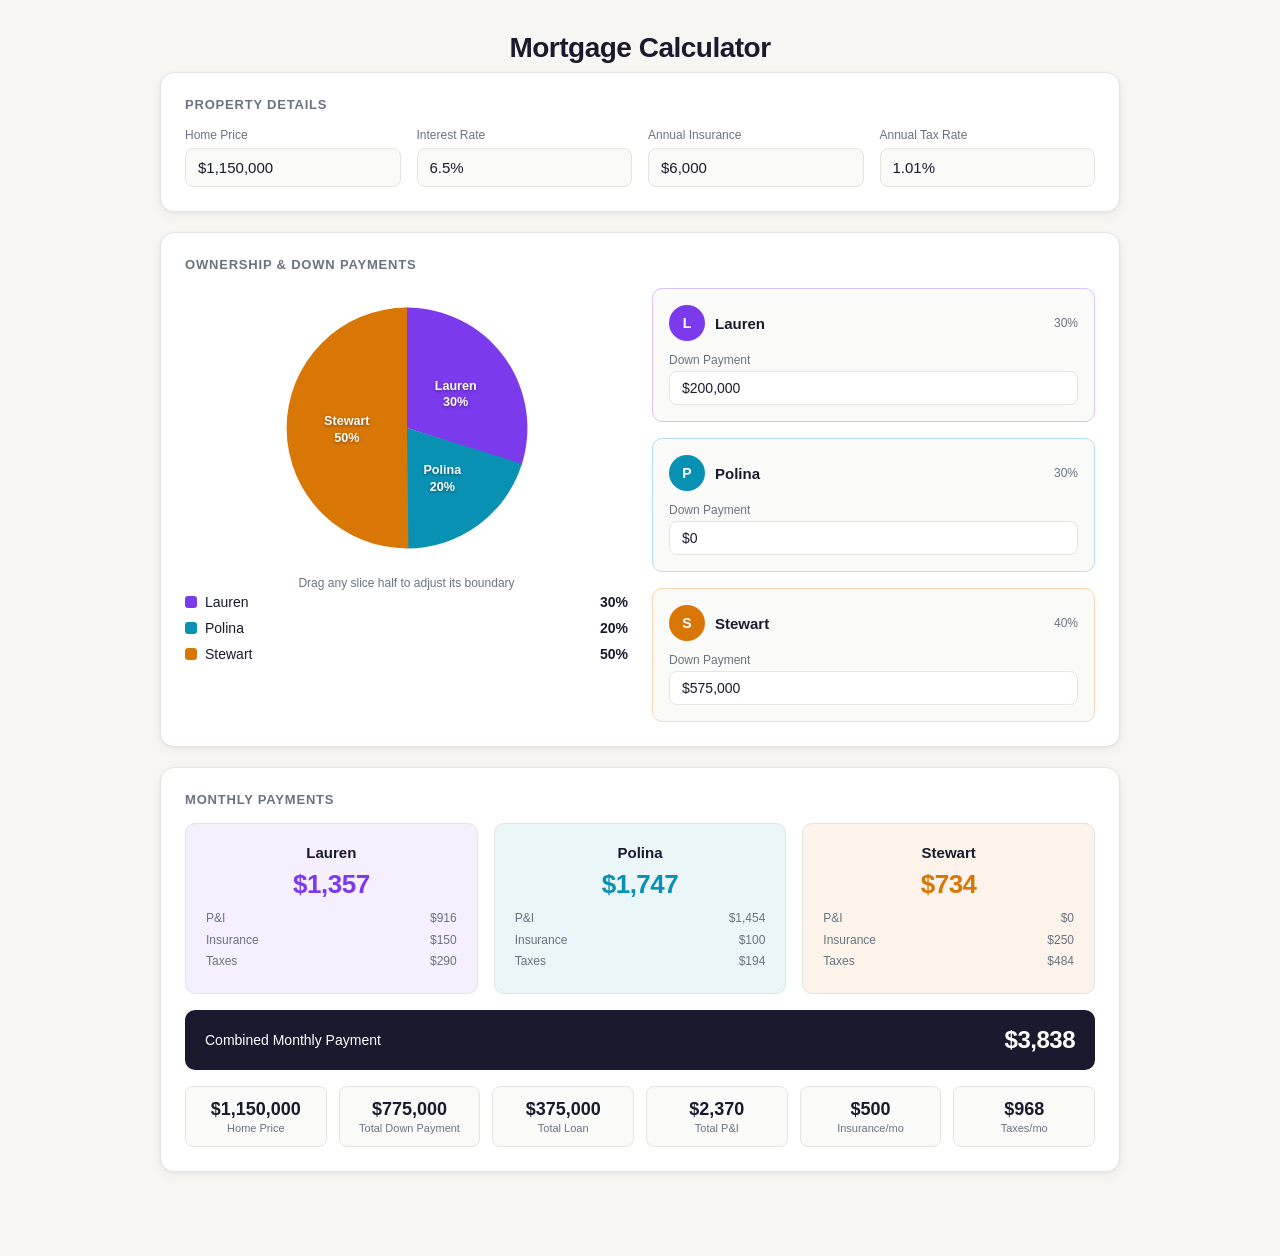
==== commit 5de88764: "Use percentage-based pie, adjust slice hits" ====
--- a/mortgage/index.html
+++ b/mortgage/index.html
@@ -78,6 +78,7 @@
     color: var(--muted); font-size: 13px; pointer-events: none;
   }
 
+
   /* Pie Chart Section */
   .chart-section {
     display: grid;
@@ -93,12 +94,11 @@
     user-select: none; -webkit-user-select: none;
   }
   .pie-wrap svg { width: 100%; height: 100%; display: block; shape-rendering: geometricPrecision; }
-  .slice { transition: opacity .15s; cursor: default; }
-  .slice:hover { opacity: .88; }
-  .edge-hit {
-    stroke: transparent; stroke-width: 18; cursor: grab; fill: none;
-  }
-  .edge-hit.dragging { cursor: grabbing; }
+  .slice { transition: opacity .15s; }
+  .slice-hit {
+    fill: transparent; cursor: grab; pointer-events: all;
+  }
+  .slice-hit.dragging { cursor: grabbing; }
   .slice-label {
     font-size: 9px; font-weight: 600; fill: #fff;
     text-anchor: middle; dominant-baseline: central;
@@ -214,7 +214,6 @@
 
 <div class="container">
   <h1>Mortgage Calculator</h1>
-  <p class="subtitle">Shared ownership for Lauren, Polina &amp; Stewart</p>
 
   <!-- Shared Details -->
   <div class="card">
@@ -247,7 +246,7 @@
         <div class="pie-wrap">
           <svg viewBox="0 0 200 200" id="pie"></svg>
         </div>
-        <p class="hint">Drag a boundary to adjust ownership %</p>
+        <p class="hint">Drag any slice half to adjust its boundary</p>
         <div class="pie-legend" id="pieLegend"></div>
       </div>
       <div class="participants">
@@ -258,7 +257,7 @@
             <span class="p-ownership" id="pOwn0">30%</span>
           </div>
           <label style="font-size:12px;color:var(--muted);margin-bottom:4px;display:block;">Down Payment</label>
-          <input type="text" id="down0" value="$150,000">
+          <input type="text" id="down0" value="$200,000">
         </div>
         <div class="p-card polina">
           <div class="p-header">
@@ -267,7 +266,7 @@
             <span class="p-ownership" id="pOwn1">30%</span>
           </div>
           <label style="font-size:12px;color:var(--muted);margin-bottom:4px;display:block;">Down Payment</label>
-          <input type="text" id="down1" value="$150,000">
+          <input type="text" id="down1" value="$0">
         </div>
         <div class="p-card stewart">
           <div class="p-header">
@@ -276,7 +275,7 @@
             <span class="p-ownership" id="pOwn2">40%</span>
           </div>
           <label style="font-size:12px;color:var(--muted);margin-bottom:4px;display:block;">Down Payment</label>
-          <input type="text" id="down2" value="$200,000">
+          <input type="text" id="down2" value="$575,000">
         </div>
       </div>
     </div>
@@ -326,7 +325,7 @@
   const MIN_GAP = 0.05;
   const SEAM_OVERLAP = 0.012;
 
-  let boundaries = [0, TAU * 0.3, TAU * 0.6];
+  let boundaries = [0, 30, 50]; // stored as percentages (0–100)
 
   function angleToPoint(a, radius = R) {
     return { x: CX + radius * Math.sin(a), y: CY - radius * Math.cos(a) };
@@ -354,32 +353,62 @@
 
   function getPercent(i) {
     let span = boundaries[(i + 1) % 3] - boundaries[i];
-    if (span <= 0) span += TAU;
-    return span / TAU * 100;
-  }
-
+    if (span < 0) span += 100;
+    return span;
+  }
+  function pctToAngle(pct) {
+    return pct / 100 * TAU;
+  }
   function renderPie() {
     const n = 3;
     svg.innerHTML = '';
 
-    // Draw slices
+    // 1. Colored slices (bottom layer)
     for (let i = 0; i < n; i++) {
-      const drawStart = boundaries[i] - SEAM_OVERLAP;
-      const end = boundaries[(i + 1) % n];
+      const drawStart = pctToAngle(boundaries[i]) - SEAM_OVERLAP;
+      const end = pctToAngle(boundaries[(i + 1) % n]);
       const path = document.createElementNS(SVGNS, 'path');
       path.setAttribute('d', slicePath(drawStart, end));
       path.setAttribute('fill', colors[i]);
       path.setAttribute('class', 'slice');
       svg.appendChild(path);
-
-      // Label inside slice: show name + percentage
-      let span = end - boundaries[i];
+    }
+
+    // 2. Hit areas (bisected halves)
+    for (let i = 0; i < n; i++) {
+      const start = pctToAngle(boundaries[i]);
+      const end = pctToAngle(boundaries[(i + 1) % n]);
+      let span = end - start;
       if (span <= 0) span += TAU;
+      const bisect = start + span / 2;
+
+      // Left half → adjusts start boundary (boundaries[i])
+      const leftHit = document.createElementNS(SVGNS, 'path');
+      leftHit.setAttribute('d', slicePath(start, bisect));
+      leftHit.setAttribute('fill', 'transparent');
+      leftHit.setAttribute('class', 'slice-hit');
+      leftHit.dataset.idx = i;
+      svg.appendChild(leftHit);
+
+      // Right half → adjusts end boundary (boundaries[(i+1)%n])
+      const rightHit = document.createElementNS(SVGNS, 'path');
+      rightHit.setAttribute('d', slicePath(bisect, end));
+      rightHit.setAttribute('fill', 'transparent');
+      rightHit.setAttribute('class', 'slice-hit');
+      rightHit.dataset.idx = (i + 1) % n;
+      svg.appendChild(rightHit);
+
+
+    }
+
+    // 3. Labels (top layer)
+    for (let i = 0; i < n; i++) {
+      let span = boundaries[(i + 1) % n] - boundaries[i];
+      if (span < 0) span += 100;
       let mid = boundaries[i] + span / 2;
-      const lp = angleToPoint(mid, R * 0.5);
-      const pct = getPercent(i).toFixed(0);
-
-      // Truncate name to fit; use ellipsis if too long
+      const lp = angleToPoint(pctToAngle(mid), R * 0.5);
+      const pct = Math.round(getPercent(i));
+
       let displayName = names[i];
       if (displayName.length > 10) {
         displayName = displayName.slice(0, 9) + '\u2026';
@@ -402,27 +431,15 @@
       svg.appendChild(text2);
     }
 
-    // Drag handles
-    for (let i = 0; i < n; i++) {
-      const rim = angleToPoint(boundaries[i]);
-      const hit = document.createElementNS(SVGNS, 'line');
-      hit.setAttribute('x1', CX); hit.setAttribute('y1', CY);
-      hit.setAttribute('x2', rim.x.toFixed(3)); hit.setAttribute('y2', rim.y.toFixed(3));
-      hit.setAttribute('class', 'edge-hit');
-      hit.dataset.idx = i;
-      svg.appendChild(hit);
-    }
-
     renderLegend();
   }
 
   function renderLegend() {
     legendEl.innerHTML = '';
     for (let i = 0; i < 3; i++) {
-      const pct = getPercent(i);
       const item = document.createElement('div');
       item.className = 'pie-legend-item';
-      item.innerHTML = `<span class="pie-swatch" style="background:${colors[i]}"></span>${names[i]}<span class="pct">${pct.toFixed(1)}%</span>`;
+      item.innerHTML = `<span class="pie-swatch" style="background:${colors[i]}"></span>${names[i]}<span class="pct">${Math.round(getPercent(i))}%</span>`;
       legendEl.appendChild(item);
     }
   }
@@ -430,12 +447,12 @@
   // Pie drag
   let dragInfo = null;
   function setActive(i, on) {
-    const hit = svg.querySelector(`.edge-hit[data-idx="${i}"]`);
+    const hit = svg.querySelector(`.slice-hit[data-idx="${i}"]`);
     if (hit) hit.classList.toggle('dragging', on);
   }
   function onPointerDown(evt) {
     const t = evt.target;
-    if (!t.classList.contains('edge-hit')) return;
+    if (!t.classList.contains('slice-hit')) return;
     evt.preventDefault();
     dragInfo = { idx: parseInt(t.dataset.idx, 10) };
     setActive(dragInfo.idx, true);
@@ -451,11 +468,12 @@
     const prev = (i - 1 + 3) % 3, next = (i + 1) % 3;
     const lower = boundaries[prev], upper = boundaries[next];
     const p = eventToViewBox(evt);
-    let mouse = pointToAngle(p.x, p.y);
-    let gap = upper - lower; if (gap <= 0) gap += TAU;
-    let rel = mouse - lower; if (rel < 0) rel += TAU;
+    // Convert mouse angle to percentage
+    let mousePct = pointToAngle(p.x, p.y) / TAU * 100;
+    let gap = upper - lower; if (gap < 0) gap += 100;
+    let rel = mousePct - lower; if (rel < 0) rel += 100;
     rel = Math.max(MIN_GAP, Math.min(gap - MIN_GAP, rel));
-    boundaries[i] = (lower + rel) % TAU;
+    boundaries[i] = (lower + rel) % 100;
     renderPie();
     setActive(i, true);
     updateOwnershipDisplays();
@@ -475,7 +493,7 @@
 
   function updateOwnershipDisplays() {
     for (let i = 0; i < 3; i++) {
-      document.getElementById(`pOwn${i}`).textContent = getPercent(i).toFixed(1) + '%';
+      document.getElementById(`pOwn${i}`).textContent = Math.round(getPercent(i)) + '%';
     }
   }
 
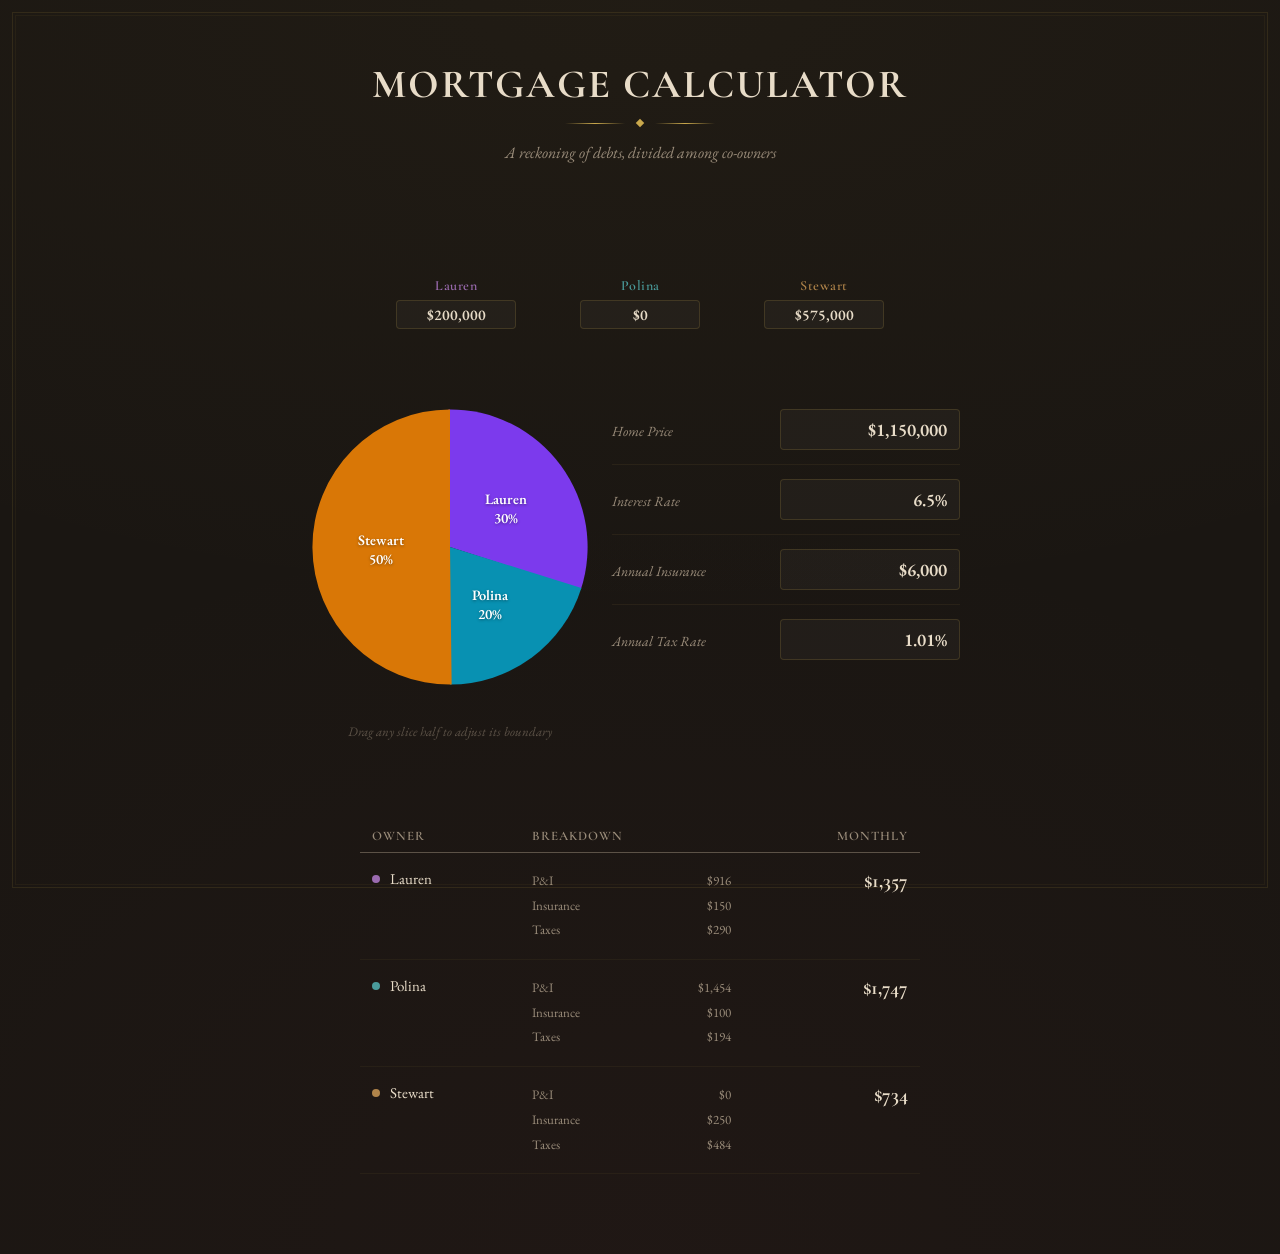
==== commit 93591b02: "Classical business style" ====
--- a/mortgage/index.html
+++ b/mortgage/index.html
@@ -5,313 +5,536 @@
 <meta name="viewport" content="width=device-width, initial-scale=1.0">
 <title>Mortgage Calculator</title>
 <style>
+  @import url('https://fonts.googleapis.com/css2?family=Cormorant+Garamond:ital,wght@0,400;0,600;0,700;1,400&family=EB+Garamond:ital,wght@0,400;0,500;0,600;1,400&display=swap');
+
   :root {
-    --bg: #f7f6f3;
-    --card: #ffffff;
-    --text: #1a1a2e;
-    --muted: #6b7280;
-    --border: #e5e4e0;
-    --accent: #4f46e5;
-    --lauren: #7c3aed;
-    --polina: #0891b2;
-    --stewart: #d97706;
-    --radius: 14px;
-    --shadow: 0 1px 3px rgba(0,0,0,.06), 0 4px 12px rgba(0,0,0,.04);
-  }
+    --ink: #e8dcc8;
+    --ink-dim: #9a8c7a;
+    --ink-faint: #5c5247;
+    --parchment: #1a1612;
+    --gold: #c9a84c;
+    --gold-dim: rgba(201,168,76,.15);
+    --burgundy: #7a2e3e;
+    --burgundy-dim: rgba(122,46,62,.2);
+    --lauren: #9b6bb0;
+    --polina: #4a9b9b;
+    --stewart: #b0844a;
+  }
+
   * { margin: 0; padding: 0; box-sizing: border-box; }
+
   body {
-    font-family: -apple-system, BlinkMacSystemFont, 'Segoe UI', Roboto, sans-serif;
-    background: var(--bg);
-    color: var(--text);
+    font-family: 'EB Garamond', Georgia, 'Times New Roman', serif;
+    background: var(--parchment);
+    background-image:
+      radial-gradient(ellipse 100% 50% at 50% 0%, rgba(201,168,76,.04), transparent),
+      radial-gradient(ellipse 80% 60% at 50% 100%, rgba(122,46,62,.06), transparent);
+    color: var(--ink);
     min-height: 100vh;
-    padding: 32px 16px 64px;
-  }
-  .container { max-width: 960px; margin: 0 auto; }
-
-  h1 {
-    font-size: 28px; font-weight: 700; text-align: center;
-    margin-bottom: 8px; letter-spacing: -0.5px;
-  }
-  .subtitle {
-    text-align: center; color: var(--muted); font-size: 14px;
-    margin-bottom: 32px;
-  }
-
-  .card {
-    background: var(--card); border-radius: var(--radius);
-    box-shadow: var(--shadow); padding: 24px; margin-bottom: 20px;
-    border: 1px solid var(--border);
-  }
-  .card-title {
-    font-size: 13px; font-weight: 600; text-transform: uppercase;
-    letter-spacing: 0.8px; color: var(--muted); margin-bottom: 16px;
-  }
-
-  /* Shared Grid */
-  .shared-grid {
-    display: grid;
-    grid-template-columns: repeat(auto-fit, minmax(180px, 1fr));
+    padding: 0 0 80px;
+  }
+
+  /* ── Ornamental Border ── */
+  body::before {
+    content: '';
+    position: fixed;
+    inset: 12px;
+    border: 1px solid rgba(201,168,76,.12);
+    pointer-events: none;
+    z-index: 100;
+  }
+  body::after {
+    content: '';
+    position: fixed;
+    inset: 15px;
+    border: 1px solid rgba(201,168,76,.06);
+    pointer-events: none;
+    z-index: 100;
+  }
+
+  .manuscript {
+    max-width: 720px;
+    margin: 0 auto;
+    padding: 60px 40px 80px;
+  }
+
+  /* ── Title ── */
+  .title-block {
+    text-align: center;
+    margin-bottom: 48px;
+  }
+  .title-block h1 {
+    font-family: 'Cormorant Garamond', Georgia, serif;
+    font-size: 40px;
+    font-weight: 700;
+    letter-spacing: 2px;
+    text-transform: uppercase;
+    color: var(--ink);
+    margin-bottom: 12px;
+  }
+  .title-ornament {
+    display: flex;
+    align-items: center;
+    justify-content: center;
+    gap: 12px;
+    margin-bottom: 16px;
+  }
+  .title-ornament .line {
+    width: 60px;
+    height: 1px;
+    background: linear-gradient(90deg, transparent, var(--gold), transparent);
+  }
+  .title-ornament .diamond {
+    width: 6px;
+    height: 6px;
+    background: var(--gold);
+    transform: rotate(45deg);
+  }
+  .title-block .subtitle {
+    font-style: italic;
+    color: var(--ink-dim);
+    font-size: 16px;
+  }
+
+  /* ── Section Dividers ── */
+  .chapter {
+    margin-bottom: 56px;
+  }
+  .chapter-heading {
+    font-family: 'Cormorant Garamond', Georgia, serif;
+    font-size: 22px;
+    font-weight: 600;
+    letter-spacing: 1.5px;
+    text-transform: uppercase;
+    color: var(--gold);
+    text-align: center;
+    margin-bottom: 28px;
+    position: relative;
+  }
+  .chapter-heading::before,
+  .chapter-heading::after {
+    content: '';
+    position: absolute;
+    top: 50%;
+    width: 80px;
+    height: 1px;
+    background: linear-gradient(90deg, transparent, var(--ink-faint));
+  }
+  .chapter-heading::before {
+    right: calc(50% + 80px);
+    background: linear-gradient(90deg, transparent, var(--ink-faint));
+  }
+  .chapter-heading::after {
+    left: calc(50% + 80px);
+    background: linear-gradient(270deg, transparent, var(--ink-faint));
+  }
+
+  /* ── Property Ledger ── */
+  .property-ledger {
+    display: flex;
+    flex-direction: column;
+    gap: 0;
+    padding-top: 8px;
+  }
+  .ledger-row {
+    display: flex;
+    justify-content: space-between;
+    align-items: baseline;
+    padding: 14px 0;
+    border-bottom: 1px solid rgba(201,168,76,.08);
+  }
+  .ledger-row:last-child { border-bottom: none; }
+  .ledger-label {
+    font-size: 14px;
+    color: var(--ink-dim);
+    font-style: italic;
+    min-width: 140px;
+  }
+  .ledger-input-wrap {
+    flex: 1;
+    display: flex;
+    justify-content: flex-end;
+    padding-left: 20px;
+  }
+  .ledger-input-wrap input {
+    width: 180px;
+    text-align: right;
+    padding: 8px 12px;
+    border: 1px solid rgba(201,168,76,.18);
+    border-radius: 4px;
+    font-family: 'EB Garamond', Georgia, serif;
+    font-size: 18px;
+    font-weight: 600;
+    color: var(--ink);
+    background: rgba(255,255,255,.03);
+    outline: none;
+    transition: border-color .2s, background .2s;
+  }
+  .ledger-input-wrap input:focus {
+    border-color: var(--gold);
+    background: rgba(255,255,255,.06);
+  }
+
+  /* ── The Chart Chapter ── */
+  .chart-chapter {
+    display: flex;
+    flex-direction: column;
+    align-items: center;
     gap: 16px;
   }
-  .field label {
-    display: block; font-size: 12px; font-weight: 500;
-    color: var(--muted); margin-bottom: 6px;
-  }
-  .field input {
-    width: 100%; padding: 10px 12px; border: 1.5px solid var(--border);
-    border-radius: 8px; font-size: 15px; font-family: inherit;
-    color: var(--text); background: #fafaf9;
-    transition: border-color .15s, box-shadow .15s;
-    outline: none;
-  }
-  .field input:focus {
-    border-color: var(--accent);
-    box-shadow: 0 0 0 3px rgba(79,70,229,.1);
-    background: #fff;
-  }
-  .field .suffix {
+
+  .pie-wrap {
     position: relative;
-  }
-  .field .suffix input { padding-right: 32px; }
-  .field .suffix span {
-    position: absolute; right: 12px; top: 50%; transform: translateY(-50%);
-    color: var(--muted); font-size: 13px; pointer-events: none;
-  }
-
-
-  /* Pie Chart Section */
-  .chart-section {
-    display: grid;
-    grid-template-columns: 1fr 1fr;
-    gap: 24px;
-    align-items: start;
-  }
-  @media (max-width: 640px) {
-    .chart-section { grid-template-columns: 1fr; }
-  }
-  .pie-wrap {
-    position: relative; width: 280px; height: 280px; margin: 0 auto;
-    user-select: none; -webkit-user-select: none;
-  }
-  .pie-wrap svg { width: 100%; height: 100%; display: block; shape-rendering: geometricPrecision; }
+    width: 320px;
+    height: 320px;
+    user-select: none;
+    -webkit-user-select: none;
+  }
+  .pie-wrap svg {
+    width: 100%;
+    height: 100%;
+    display: block;
+    shape-rendering: geometricPrecision;
+  }
   .slice { transition: opacity .15s; }
   .slice-hit {
-    fill: transparent; cursor: grab; pointer-events: all;
+    fill: transparent;
+    cursor: grab;
+    pointer-events: all;
   }
   .slice-hit.dragging { cursor: grabbing; }
   .slice-label {
-    font-size: 9px; font-weight: 600; fill: #fff;
-    text-anchor: middle; dominant-baseline: central;
-    pointer-events: none; text-shadow: 0 1px 3px rgba(0,0,0,.4);
-  }
-  .hint {
-    color: var(--muted); font-size: 12px; text-align: center;
+    font-size: 9px;
+    font-weight: 600;
+    fill: #fff;
+    text-anchor: middle;
+    dominant-baseline: central;
+    pointer-events: none;
+    text-shadow: 0 1px 3px rgba(0,0,0,.4);
+  }
+
+  .chart-hint {
+    font-style: italic;
+    color: var(--ink-faint);
+    font-size: 13px;
+  }
+
+  .pie-legend {
+    display: flex;
+    gap: 28px;
+    flex-wrap: wrap;
+    justify-content: center;
+  }
+  .pie-legend-item {
+    display: flex;
+    align-items: center;
+    gap: 8px;
+    font-size: 15px;
+  }
+  .pie-swatch {
+    width: 12px;
+    height: 12px;
+    border-radius: 2px;
+    flex-shrink: 0;
+  }
+  .pie-legend-item .pct {
+    font-weight: 700;
+    margin-left: 2px;
+  }
+
+
+
+  /* ── The Reckoning (Results) ── */
+  .reckoning-wrap {
+    max-width: 560px;
+    margin: 0 auto;
+  }
+  .reckoning-table {
+    width: 100%;
+    border-collapse: collapse;
+  }
+  .reckoning-table thead th {
+    font-family: 'Cormorant Garamond', Georgia, serif;
+    font-size: 13px;
+    font-weight: 600;
+    text-transform: uppercase;
+    letter-spacing: 1px;
+    color: var(--ink-dim);
+    text-align: left;
+    padding: 8px 12px;
+    border-bottom: 1px solid var(--ink-faint);
+  }
+  .reckoning-table thead th:last-child {
+    text-align: right;
+  }
+  .reckoning-table tbody td {
+    padding: 16px 12px;
+    font-size: 15px;
+    border-bottom: 1px solid rgba(201,168,76,.06);
+    vertical-align: top;
+  }
+  .reckoning-table tbody td:last-child {
+    text-align: right;
+    font-size: 20px;
+    font-weight: 700;
+    font-family: 'Cormorant Garamond', Georgia, serif;
+  }
+  .reckoning-name {
+    display: flex;
+    align-items: center;
+    gap: 10px;
+  }
+  .reckoning-dot {
+    width: 8px;
+    height: 8px;
+    border-radius: 50%;
+    flex-shrink: 0;
+  }
+  .reckoning-dot.lauren { background: var(--lauren); }
+  .reckoning-dot.polina { background: var(--polina); }
+  .reckoning-dot.stewart { background: var(--stewart); }
+
+  .reckoning-breakdown {
+    font-size: 13px;
+    color: var(--ink-dim);
+    line-height: 1.9;
+  }
+  .reckoning-breakdown .row {
+    display: flex;
+    justify-content: space-between;
+    gap: 24px;
+  }
+
+  /* ── Grand Total ── */
+  .grand-total {
+    text-align: center;
+    padding: 32px 0;
     margin-top: 8px;
-  }
-
-  /* Participant Cards */
-  .participants { display: flex; flex-direction: column; gap: 16px; }
-  .p-card {
-    border-radius: 10px; padding: 16px;
-    border: 1.5px solid var(--border);
-    background: #fafaf9;
-  }
-  .p-card.lauren { border-color: color-mix(in srgb, var(--lauren) 30%, white); }
-  .p-card.polina { border-color: color-mix(in srgb, var(--polina) 30%, white); }
-  .p-card.stewart { border-color: color-mix(in srgb, var(--stewart) 30%, white); }
-  .p-header {
-    display: flex; align-items: center; gap: 10px; margin-bottom: 12px;
-  }
-  .p-avatar {
-    width: 36px; height: 36px; border-radius: 50%;
-    display: flex; align-items: center; justify-content: center;
-    color: #fff; font-weight: 700; font-size: 14px; flex-shrink: 0;
-  }
-  .p-name { font-weight: 600; font-size: 15px; }
-  .p-ownership {
-    font-size: 12px; color: var(--muted); margin-left: auto;
-  }
-  .p-card input {
-    width: 100%; padding: 8px 12px; border: 1.5px solid var(--border);
-    border-radius: 8px; font-size: 14px; font-family: inherit;
-    color: var(--text); background: #fff; outline: none;
-    transition: border-color .15s, box-shadow .15s;
-  }
-  .p-card input:focus {
-    border-color: var(--accent);
-    box-shadow: 0 0 0 3px rgba(79,70,229,.1);
-  }
-
-  /* Results */
-  .results-grid {
+    border-top: 1px solid var(--ink-faint);
+  }
+  .grand-total .label {
+    font-family: 'Cormorant Garamond', Georgia, serif;
+    font-size: 14px;
+    font-weight: 600;
+    text-transform: uppercase;
+    letter-spacing: 2px;
+    color: var(--ink-dim);
+    margin-bottom: 8px;
+  }
+  .grand-total .amount {
+    font-family: 'Cormorant Garamond', Georgia, serif;
+    font-size: 36px;
+    font-weight: 700;
+    color: var(--gold);
+    letter-spacing: 1px;
+  }
+
+  /* ── Epilogue (Summary) ── */
+  .epilogue {
     display: grid;
     grid-template-columns: repeat(3, 1fr);
     gap: 16px;
-  }
-  @media (max-width: 640px) {
-    .results-grid { grid-template-columns: 1fr; }
-  }
-  .result-card {
-    border-radius: 10px; padding: 20px; text-align: center;
-    border: 1.5px solid var(--border); background: #fafaf9;
-  }
-  .result-card.lauren { background: color-mix(in srgb, var(--lauren) 8%, white); }
-  .result-card.polina { background: color-mix(in srgb, var(--polina) 8%, white); }
-  .result-card.stewart { background: color-mix(in srgb, var(--stewart) 8%, white); }
-  .result-name { font-weight: 600; font-size: 15px; margin-bottom: 4px; }
-  .result-total {
-    font-size: 26px; font-weight: 700; margin: 8px 0;
-    letter-spacing: -0.5px;
-  }
-  .result-card.lauren .result-total { color: var(--lauren); }
-  .result-card.polina .result-total { color: var(--polina); }
-  .result-card.stewart .result-total { color: var(--stewart); }
-  .result-breakdown {
-    font-size: 12px; color: var(--muted); line-height: 1.8;
-    text-align: left; margin-top: 8px;
-  }
-  .result-breakdown .row {
-    display: flex; justify-content: space-between;
-  }
-
-  /* Total bar */
-  .total-bar {
-    display: flex; justify-content: space-between; align-items: center;
-    padding: 16px 20px; border-radius: 10px;
-    background: var(--text); color: #fff; margin-top: 16px;
-  }
-  .total-bar .label { font-size: 14px; font-weight: 500; }
-  .total-bar .amount { font-size: 24px; font-weight: 700; letter-spacing: -0.5px; }
-
-  /* Pie chart legend */
-  .pie-legend {
-    display: flex; flex-direction: column; gap: 10px;
-    margin-top: 4px;
-  }
-  .pie-legend-item {
-    display: flex; align-items: center; gap: 8px; font-size: 14px;
-  }
-  .pie-swatch {
-    width: 12px; height: 12px; border-radius: 3px; flex-shrink: 0;
-  }
-  .pie-legend-item .pct { font-weight: 600; margin-left: auto; }
-
-  /* Summary row */
-  .summary-row {
+    margin-top: 40px;
+  }
+  @media (max-width: 500px) {
+    .epilogue { grid-template-columns: 1fr 1fr; }
+  }
+  .epilogue-item {
+    text-align: center;
+    padding: 20px 12px;
+    border: 1px solid rgba(201,168,76,.1);
+    position: relative;
+  }
+  .epilogue-item::before {
+    content: '';
+    position: absolute;
+    top: -1px;
+    left: 50%;
+    transform: translateX(-50%);
+    width: 20px;
+    height: 1px;
+    background: var(--gold);
+  }
+  .epilogue-item .val {
+    font-family: 'Cormorant Garamond', Georgia, serif;
+    font-size: 20px;
+    font-weight: 700;
+    color: var(--ink);
+  }
+  .epilogue-item .lbl {
+    font-size: 11px;
+    color: var(--ink-faint);
+    margin-top: 6px;
+    font-style: italic;
+  }
+
+  /* ── Two-Column: Pie + Property ── */
+  .dual-chapter {
     display: grid;
-    grid-template-columns: repeat(auto-fit, minmax(140px, 1fr));
-    gap: 12px; margin-top: 16px;
-  }
-  .summary-item {
-    text-align: center; padding: 12px; border-radius: 8px;
-    background: #fafaf9; border: 1px solid var(--border);
-  }
-  .summary-item .val { font-size: 18px; font-weight: 700; }
-  .summary-item .lbl { font-size: 11px; color: var(--muted); margin-top: 2px; }
+    grid-template-columns: 260px 1fr;
+    gap: 32px;
+    align-items: start;
+  }
+  @media (max-width: 700px) {
+    .dual-chapter { grid-template-columns: 1fr; }
+    .pie-wrap { width: 240px; height: 240px; margin: 0 auto; }
+  }
+
+  /* ── Down Payments (compact) ── */
+  .down-payments {
+    margin-bottom: 48px;
+  }
+  .down-payments-row {
+    display: flex;
+    gap: 16px;
+    justify-content: center;
+  }
+  .down-field {
+    display: flex;
+    flex-direction: column;
+    align-items: center;
+    gap: 6px;
+    padding: 10px 24px;
+  }
+  .down-name {
+    font-family: 'Cormorant Garamond', Georgia, serif;
+    font-size: 14px;
+    font-weight: 600;
+    letter-spacing: 0.5px;
+  }
+  .down-name.lauren { color: var(--lauren); }
+  .down-name.polina { color: var(--polina); }
+  .down-name.stewart { color: var(--stewart); }
+  .down-field input {
+    width: 120px;
+    text-align: center;
+    padding: 4px 8px;
+    border: 1px solid rgba(201,168,76,.18);
+    border-radius: 4px;
+    font-family: 'EB Garamond', Georgia, serif;
+    font-size: 15px;
+    font-weight: 600;
+    color: var(--ink);
+    background: rgba(255,255,255,.03);
+    outline: none;
+    transition: border-color .2s, background .2s;
+  }
+  .down-field input:focus {
+    border-color: var(--gold);
+    background: rgba(255,255,255,.06);
+  }
+
+  /* ── Responsive ── */
+  @media (max-width: 600px) {
+    .manuscript { padding: 40px 20px 60px; }
+    body::before { inset: 8px; }
+    body::after { inset: 10px; }
+    .title-block h1 { font-size: 28px; letter-spacing: 1px; }
+    .ledger-row { flex-direction: column; gap: 6px; }
+    .ledger-input-wrap { justify-content: flex-start; padding-left: 0; }
+    .ledger-input-wrap input { width: 100%; text-align: left; }
+    .chapter-heading::before,
+    .chapter-heading::after { width: 40px; }
+    .chapter-heading::before { right: calc(50% + 48px); }
+    .chapter-heading::after { left: calc(50% + 48px); }
+  }
 </style>
 </head>
 <body>
 
-<div class="container">
-  <h1>Mortgage Calculator</h1>
-
-  <!-- Shared Details -->
-  <div class="card">
-    <div class="card-title">Property Details</div>
-    <div class="shared-grid">
-      <div class="field">
-        <label for="homePrice">Home Price</label>
-        <input type="text" id="homePrice" value="$1,150,000">
+<div class="manuscript">
+
+  <!-- Title -->
+  <div class="title-block">
+    <h1>Mortgage Calculator</h1>
+    <div class="title-ornament">
+      <span class="line"></span>
+      <span class="diamond"></span>
+      <span class="line"></span>
+    </div>
+    <p class="subtitle">A reckoning of debts, divided among co-owners</p>
+  </div>
+
+  <!-- Prologue -->
+  <div class="chapter">
+    <div class="epilogue" id="summaryRow"></div>
+  </div>
+
+  <!-- Down Payments -->
+  <div class="down-payments">
+    <div class="down-payments-row">
+      <div class="down-field">
+        <span class="down-name lauren">Lauren</span>
+        <input type="text" id="down0" value="$200,000">
       </div>
-      <div class="field">
-        <label for="interestRate">Interest Rate</label>
-        <input type="text" id="interestRate" value="6.5%">
+      <div class="down-field">
+        <span class="down-name polina">Polina</span>
+        <input type="text" id="down1" value="$0">
       </div>
-      <div class="field">
-        <label for="insurance">Annual Insurance</label>
-        <input type="text" id="insurance" value="$6,000">
-      </div>
-      <div class="field">
-        <label for="taxRate">Annual Tax Rate</label>
-        <input type="text" id="taxRate" value="1.01%">
+      <div class="down-field">
+        <span class="down-name stewart">Stewart</span>
+        <input type="text" id="down2" value="$575,000">
       </div>
     </div>
   </div>
 
-  <!-- Pie Chart + Participants -->
-  <div class="card">
-    <div class="card-title">Ownership &amp; Down Payments</div>
-    <div class="chart-section">
-      <div>
+  <!-- Chapter I & II: The Ownership · The Property -->
+  <div class="dual-chapter">
+      <!-- Left: Pie Chart -->
+      <div class="chart-chapter">
         <div class="pie-wrap">
           <svg viewBox="0 0 200 200" id="pie"></svg>
         </div>
-        <p class="hint">Drag any slice half to adjust its boundary</p>
-        <div class="pie-legend" id="pieLegend"></div>
+        <p class="chart-hint">Drag any slice half to adjust its boundary</p>
       </div>
-      <div class="participants">
-        <div class="p-card lauren">
-          <div class="p-header">
-            <div class="p-avatar" style="background:var(--lauren)">L</div>
-            <span class="p-name">Lauren</span>
-            <span class="p-ownership" id="pOwn0">30%</span>
+      <!-- Right: Property Ledger -->
+      <div class="property-ledger">
+        <div class="ledger-row">
+          <span class="ledger-label">Home Price</span>
+          <div class="ledger-input-wrap">
+            <input type="text" id="homePrice" value="$1,150,000">
           </div>
-          <label style="font-size:12px;color:var(--muted);margin-bottom:4px;display:block;">Down Payment</label>
-          <input type="text" id="down0" value="$200,000">
         </div>
-        <div class="p-card polina">
-          <div class="p-header">
-            <div class="p-avatar" style="background:var(--polina)">P</div>
-            <span class="p-name">Polina</span>
-            <span class="p-ownership" id="pOwn1">30%</span>
+        <div class="ledger-row">
+          <span class="ledger-label">Interest Rate</span>
+          <div class="ledger-input-wrap">
+            <input type="text" id="interestRate" value="6.5%">
           </div>
-          <label style="font-size:12px;color:var(--muted);margin-bottom:4px;display:block;">Down Payment</label>
-          <input type="text" id="down1" value="$0">
         </div>
-        <div class="p-card stewart">
-          <div class="p-header">
-            <div class="p-avatar" style="background:var(--stewart)">S</div>
-            <span class="p-name">Stewart</span>
-            <span class="p-ownership" id="pOwn2">40%</span>
+        <div class="ledger-row">
+          <span class="ledger-label">Annual Insurance</span>
+          <div class="ledger-input-wrap">
+            <input type="text" id="insurance" value="$6,000">
           </div>
-          <label style="font-size:12px;color:var(--muted);margin-bottom:4px;display:block;">Down Payment</label>
-          <input type="text" id="down2" value="$575,000">
+        </div>
+        <div class="ledger-row">
+          <span class="ledger-label">Annual Tax Rate</span>
+          <div class="ledger-input-wrap">
+            <input type="text" id="taxRate" value="1.01%">
+          </div>
         </div>
       </div>
     </div>
   </div>
 
-  <!-- Results -->
-  <div class="card">
-    <div class="card-title">Monthly Payments</div>
-    <div class="results-grid">
-      <div class="result-card lauren">
-        <div class="result-name">Lauren</div>
-        <div class="result-total" id="rTotal0">$0</div>
-        <div class="result-breakdown" id="rBreak0"></div>
-      </div>
-      <div class="result-card polina">
-        <div class="result-name">Polina</div>
-        <div class="result-total" id="rTotal1">$0</div>
-        <div class="result-breakdown" id="rBreak1"></div>
-      </div>
-      <div class="result-card stewart">
-        <div class="result-name">Stewart</div>
-        <div class="result-total" id="rTotal2">$0</div>
-        <div class="result-breakdown" id="rBreak2"></div>
-      </div>
-    </div>
-    <div class="total-bar">
-      <span class="label">Combined Monthly Payment</span>
-      <span class="amount" id="rTotalAll">$0</span>
-    </div>
-    <div class="summary-row" id="summaryRow"></div>
+  <!-- Chapter IV: The Reckoning -->
+  <div class="reckoning-wrap">
+    <table class="reckoning-table">
+      <thead>
+        <tr>
+          <th>Owner</th>
+          <th>Breakdown</th>
+          <th>Monthly</th>
+        </tr>
+      </thead>
+      <tbody id="resultsBody"></tbody>
+    </table>
   </div>
+
 </div>
 
 <script>
 (function () {
-  // ── State ──
   const names = ['Lauren', 'Polina', 'Stewart'];
   const colors = ['#7c3aed', '#0891b2', '#d97706'];
   const initials = ['L', 'P', 'S'];
@@ -325,7 +548,7 @@
   const MIN_GAP = 0.05;
   const SEAM_OVERLAP = 0.012;
 
-  let boundaries = [0, 30, 50]; // stored as percentages (0–100)
+  let boundaries = [0, 30, 50];
 
   function angleToPoint(a, radius = R) {
     return { x: CX + radius * Math.sin(a), y: CY - radius * Math.cos(a) };
@@ -363,7 +586,6 @@
     const n = 3;
     svg.innerHTML = '';
 
-    // 1. Colored slices (bottom layer)
     for (let i = 0; i < n; i++) {
       const drawStart = pctToAngle(boundaries[i]) - SEAM_OVERLAP;
       const end = pctToAngle(boundaries[(i + 1) % n]);
@@ -374,7 +596,6 @@
       svg.appendChild(path);
     }
 
-    // 2. Hit areas (bisected halves)
     for (let i = 0; i < n; i++) {
       const start = pctToAngle(boundaries[i]);
       const end = pctToAngle(boundaries[(i + 1) % n]);
@@ -382,7 +603,6 @@
       if (span <= 0) span += TAU;
       const bisect = start + span / 2;
 
-      // Left half → adjusts start boundary (boundaries[i])
       const leftHit = document.createElementNS(SVGNS, 'path');
       leftHit.setAttribute('d', slicePath(start, bisect));
       leftHit.setAttribute('fill', 'transparent');
@@ -390,18 +610,14 @@
       leftHit.dataset.idx = i;
       svg.appendChild(leftHit);
 
-      // Right half → adjusts end boundary (boundaries[(i+1)%n])
       const rightHit = document.createElementNS(SVGNS, 'path');
       rightHit.setAttribute('d', slicePath(bisect, end));
       rightHit.setAttribute('fill', 'transparent');
       rightHit.setAttribute('class', 'slice-hit');
       rightHit.dataset.idx = (i + 1) % n;
       svg.appendChild(rightHit);
-
-
     }
 
-    // 3. Labels (top layer)
     for (let i = 0; i < n; i++) {
       let span = boundaries[(i + 1) % n] - boundaries[i];
       if (span < 0) span += 100;
@@ -431,20 +647,8 @@
       svg.appendChild(text2);
     }
 
-    renderLegend();
-  }
-
-  function renderLegend() {
-    legendEl.innerHTML = '';
-    for (let i = 0; i < 3; i++) {
-      const item = document.createElement('div');
-      item.className = 'pie-legend-item';
-      item.innerHTML = `<span class="pie-swatch" style="background:${colors[i]}"></span>${names[i]}<span class="pct">${Math.round(getPercent(i))}%</span>`;
-      legendEl.appendChild(item);
-    }
-  }
-
-  // Pie drag
+  }
+
   let dragInfo = null;
   function setActive(i, on) {
     const hit = svg.querySelector(`.slice-hit[data-idx="${i}"]`);
@@ -468,7 +672,6 @@
     const prev = (i - 1 + 3) % 3, next = (i + 1) % 3;
     const lower = boundaries[prev], upper = boundaries[next];
     const p = eventToViewBox(evt);
-    // Convert mouse angle to percentage
     let mousePct = pointToAngle(p.x, p.y) / TAU * 100;
     let gap = upper - lower; if (gap < 0) gap += 100;
     let rel = mousePct - lower; if (rel < 0) rel += 100;
@@ -476,7 +679,6 @@
     boundaries[i] = (lower + rel) % 100;
     renderPie();
     setActive(i, true);
-    updateOwnershipDisplays();
     calculate();
   }
   function onPointerUp() {
@@ -491,12 +693,6 @@
   svg.addEventListener('mousedown', onPointerDown);
   svg.addEventListener('touchstart', onPointerDown, { passive: false });
 
-  function updateOwnershipDisplays() {
-    for (let i = 0; i < 3; i++) {
-      document.getElementById(`pOwn${i}`).textContent = Math.round(getPercent(i)) + '%';
-    }
-  }
-
   // ── Dollar formatting ──
   function parseDollar(str) {
     const cleaned = str.replace(/[^0-9.]/g, '');
@@ -511,15 +707,11 @@
       if (e.inputType !== 'insertText' && e.inputType !== 'insertCompositionText') return;
       const char = e.data;
       if (!char || !/[0-9.]/.test(char)) return;
-
-      // Prevent multiple decimal points
       if (char === '.' && el.value.replace(/[^0-9.]/g, '').includes('.')) {
         e.preventDefault();
         return;
       }
-
       e.preventDefault();
-
       const start = el.selectionStart;
       const end = el.selectionEnd;
       const before = el.value.slice(0, start);
@@ -527,18 +719,14 @@
       const cleanedBefore = before.replace(/[^0-9.]/g, '');
       const cleanedAfter = after.replace(/[^0-9.]/g, '');
       const newCleaned = cleanedBefore + char + cleanedAfter;
-
       let newValue;
       if (newCleaned.endsWith('.')) {
-        // User is typing a decimal — preserve the dot before the suffix
         const numPart = newCleaned.slice(0, -1);
         const formatted = formatFn(parseFloat(numPart) || 0);
         const suffix = formatted.replace(/[0-9.]/g, '');
         if (formatted.endsWith(suffix)) {
-          // Percent-like: "0%" → "0.%"
           newValue = numPart + '.' + suffix;
         } else {
-          // Dollar-like: "$0" → "$6."
           newValue = suffix + numPart + '.';
         }
       } else {
@@ -546,8 +734,6 @@
         newValue = formatFn(val);
       }
       el.value = newValue;
-
-      // Cursor: count how many numeric chars are before the cursor position in the new value
       const targetNumCount = cleanedBefore.length + 1;
       let pos = 0, count = 0;
       while (pos < newValue.length && count < targetNumCount) {
@@ -556,7 +742,6 @@
       }
       el.setSelectionRange(pos, pos);
     });
-
     el.addEventListener('blur', () => {
       const val = parseFn(el.value);
       el.value = formatFn(val);
@@ -566,11 +751,6 @@
   function setupDollarInput(el) {
     setupFormattedInput(el, formatDollar, parseDollar);
   }
-
-  function setupPercentInput(el) {
-    setupFormattedInput(el, formatPercent, parsePercent);
-  }
-
   function parsePercent(str) {
     const cleaned = str.replace(/[^0-9.]/g, '');
     return parseFloat(cleaned) || 0;
@@ -604,12 +784,11 @@
 
     const ownership = [0, 1, 2].map(i => getPercent(i) / 100);
 
-    // Totals
     const insuranceMonthly = insuranceYearly / 12;
     const taxMonthly = (homePrice * taxRate / 100) / 12;
 
-    // Individual calculations
     let totalMonthly = 0;
+    let tbody = '';
     for (let i = 0; i < 3; i++) {
       const shareOfHome = homePrice * ownership[i];
       const individualLoan = Math.max(0, shareOfHome - downPmts[i]);
@@ -617,60 +796,64 @@
       const insShare = insuranceMonthly * ownership[i];
       const taxShare = taxMonthly * ownership[i];
       const total = mortgagePayment + insShare + taxShare;
-
       totalMonthly += total;
 
-      document.getElementById(`rTotal${i}`).textContent = formatDollar(total);
-      document.getElementById(`rBreak${i}`).innerHTML = `
-        <div class="row"><span>P&I</span><span>${formatDollar(mortgagePayment)}</span></div>
-        <div class="row"><span>Insurance</span><span>${formatDollar(insShare)}</span></div>
-        <div class="row"><span>Taxes</span><span>${formatDollar(taxShare)}</span></div>
-      `;
+      tbody += `<tr>
+        <td>
+          <div class="reckoning-name">
+            <span class="reckoning-dot ${names[i].toLowerCase()}"></span>
+            ${names[i]}
+          </div>
+        </td>
+        <td>
+          <div class="reckoning-breakdown">
+            <div class="row"><span>P&amp;I</span><span>${formatDollar(mortgagePayment)}</span></div>
+            <div class="row"><span>Insurance</span><span>${formatDollar(insShare)}</span></div>
+            <div class="row"><span>Taxes</span><span>${formatDollar(taxShare)}</span></div>
+          </div>
+        </td>
+        <td>${formatDollar(total)}</td>
+      </tr>`;
     }
 
+    document.getElementById('resultsBody').innerHTML = tbody;
     document.getElementById('rTotalAll').textContent = formatDollar(totalMonthly);
 
-    // Summary
     const sumDown = downPmts.reduce((a, b) => a + b, 0);
     const totalLoan = Math.max(0, homePrice - sumDown);
     const totalMonthlyMortgage = calcMonthlyMortgage(totalLoan, rate);
     const summaryHtml = `
-      <div class="summary-item"><div class="val">${formatDollar(homePrice)}</div><div class="lbl">Home Price</div></div>
-      <div class="summary-item"><div class="val">${formatDollar(sumDown)}</div><div class="lbl">Total Down Payment</div></div>
-      <div class="summary-item"><div class="val">${formatDollar(totalLoan)}</div><div class="lbl">Total Loan</div></div>
-      <div class="summary-item"><div class="val">${formatDollar(totalMonthlyMortgage)}</div><div class="lbl">Total P&I</div></div>
-      <div class="summary-item"><div class="val">${formatDollar(insuranceMonthly)}</div><div class="lbl">Insurance/mo</div></div>
-      <div class="summary-item"><div class="val">${formatDollar(taxMonthly)}</div><div class="lbl">Taxes/mo</div></div>
+      <div class="epilogue-item"><div class="val">${formatDollar(homePrice)}</div><div class="lbl">Home Price</div></div>
+      <div class="epilogue-item"><div class="val">${formatDollar(sumDown)}</div><div class="lbl">Total Down Payment</div></div>
+      <div class="epilogue-item"><div class="val">${formatDollar(totalLoan)}</div><div class="lbl">Total Loan</div></div>
+      <div class="epilogue-item"><div class="val">${formatDollar(totalMonthlyMortgage)}</div><div class="lbl">Total P&amp;I</div></div>
+      <div class="epilogue-item"><div class="val">${formatDollar(insuranceMonthly)}</div><div class="lbl">Insurance / mo</div></div>
+      <div class="epilogue-item"><div class="val">${formatDollar(taxMonthly)}</div><div class="lbl">Taxes / mo</div></div>
     `;
     document.getElementById('summaryRow').innerHTML = summaryHtml;
   }
 
   // ── Wire up inputs ──
-  // Dollar-value inputs: auto-format with commas & $ sign
   ['homePrice', 'insurance'].forEach(id => {
     const el = document.getElementById(id);
     setupDollarInput(el);
     el.addEventListener('input', calculate);
   });
-  // Percentage inputs: auto-format with trailing %
   ['interestRate', 'taxRate'].forEach(id => {
     const el = document.getElementById(id);
     setupPercentInput(el);
     el.addEventListener('input', calculate);
   });
-  // Down payment inputs
   for (let i = 0; i < 3; i++) {
     const el = document.getElementById(`down${i}`);
     setupDollarInput(el);
     el.addEventListener('input', calculate);
   }
 
-  // Select all text on focus for number/currency inputs
   document.querySelectorAll('input[type="text"]').forEach(el => {
     el.addEventListener('focus', () => el.select());
   });
 
-  // ── Init ──
   renderPie();
   calculate();
 })();
